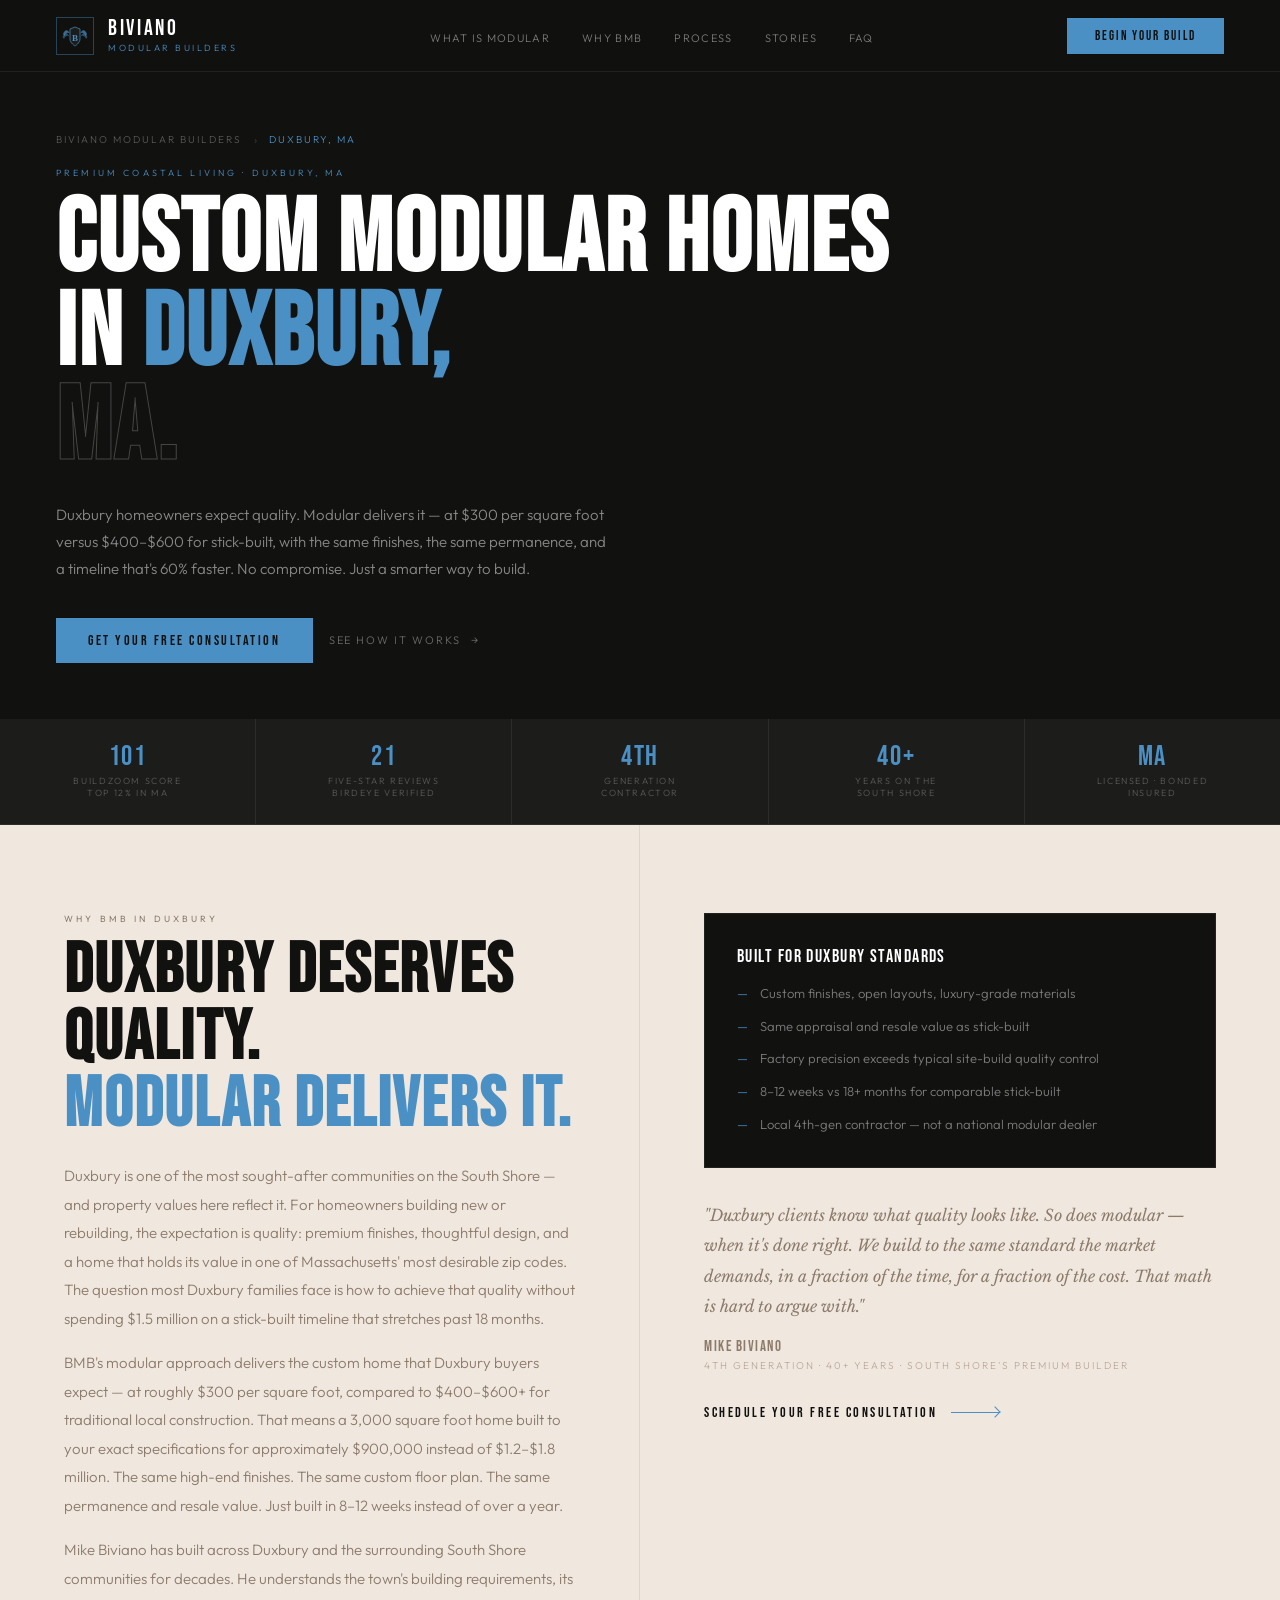
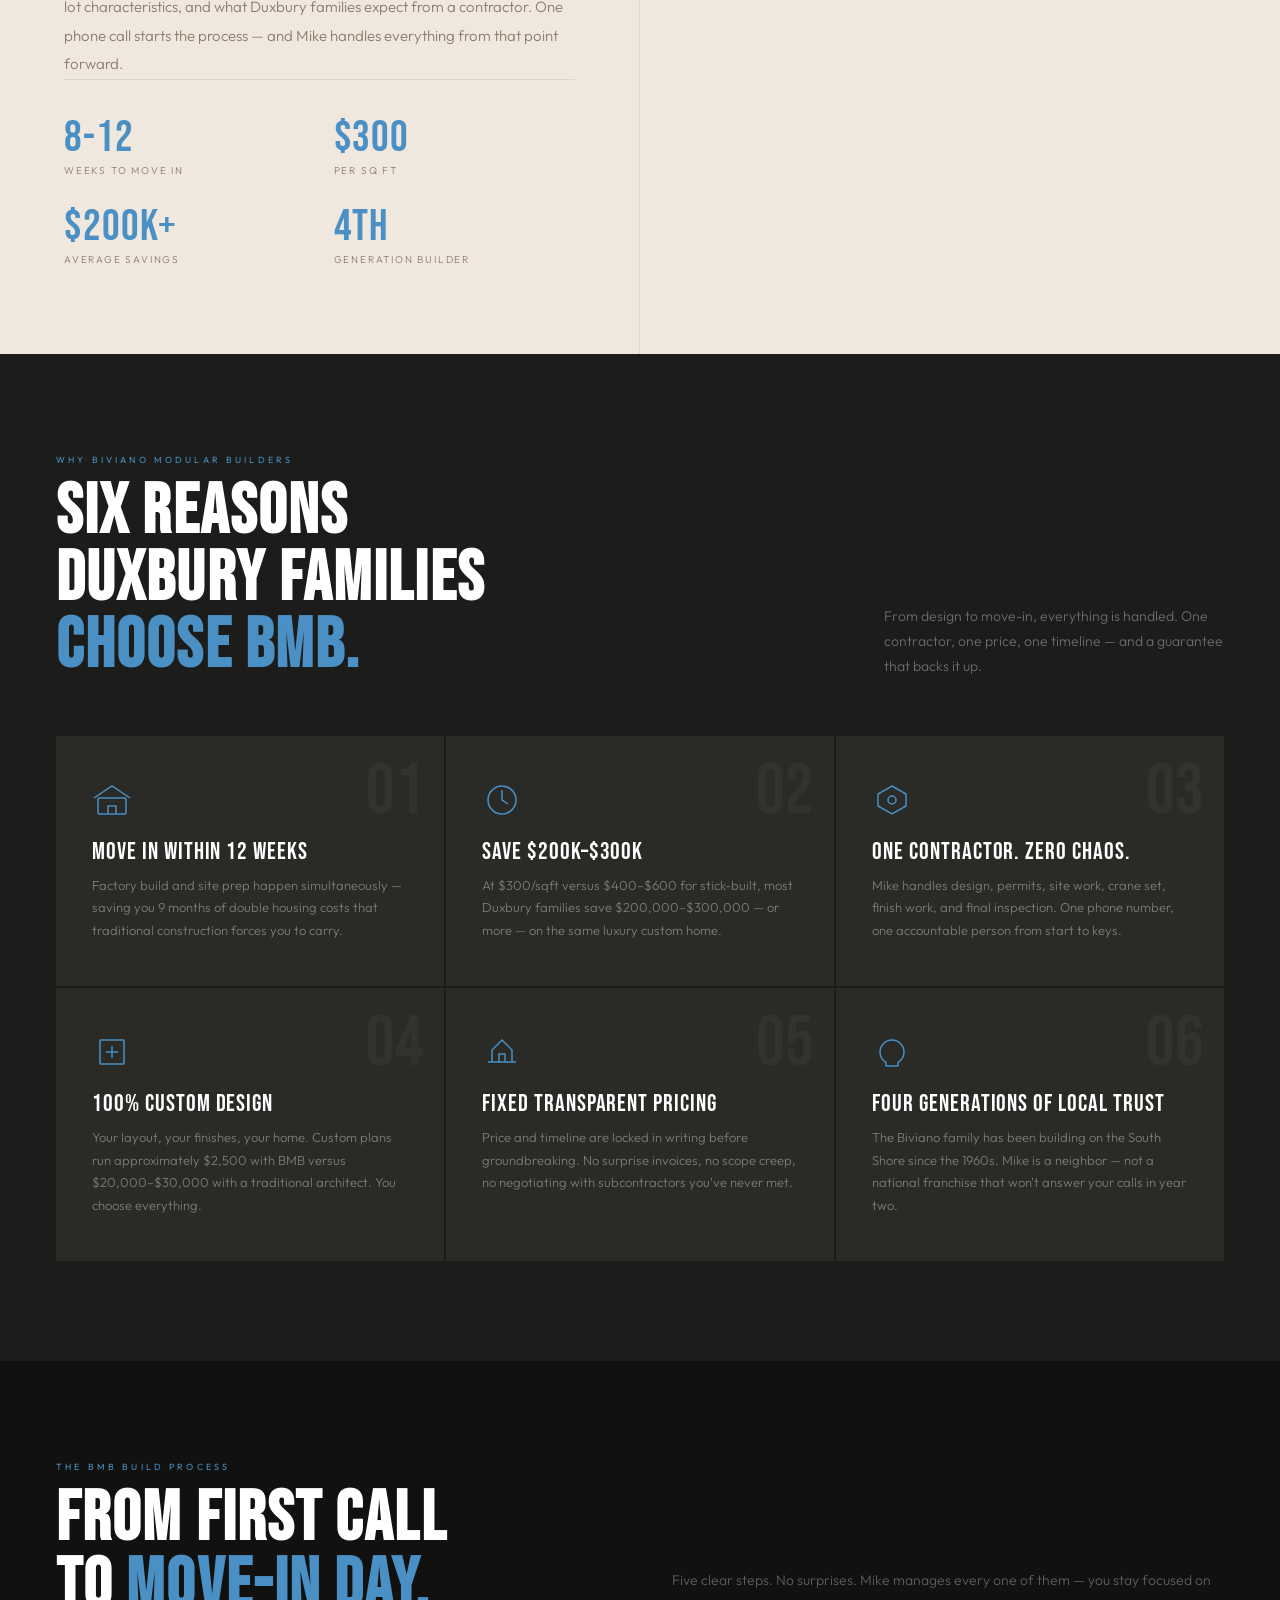
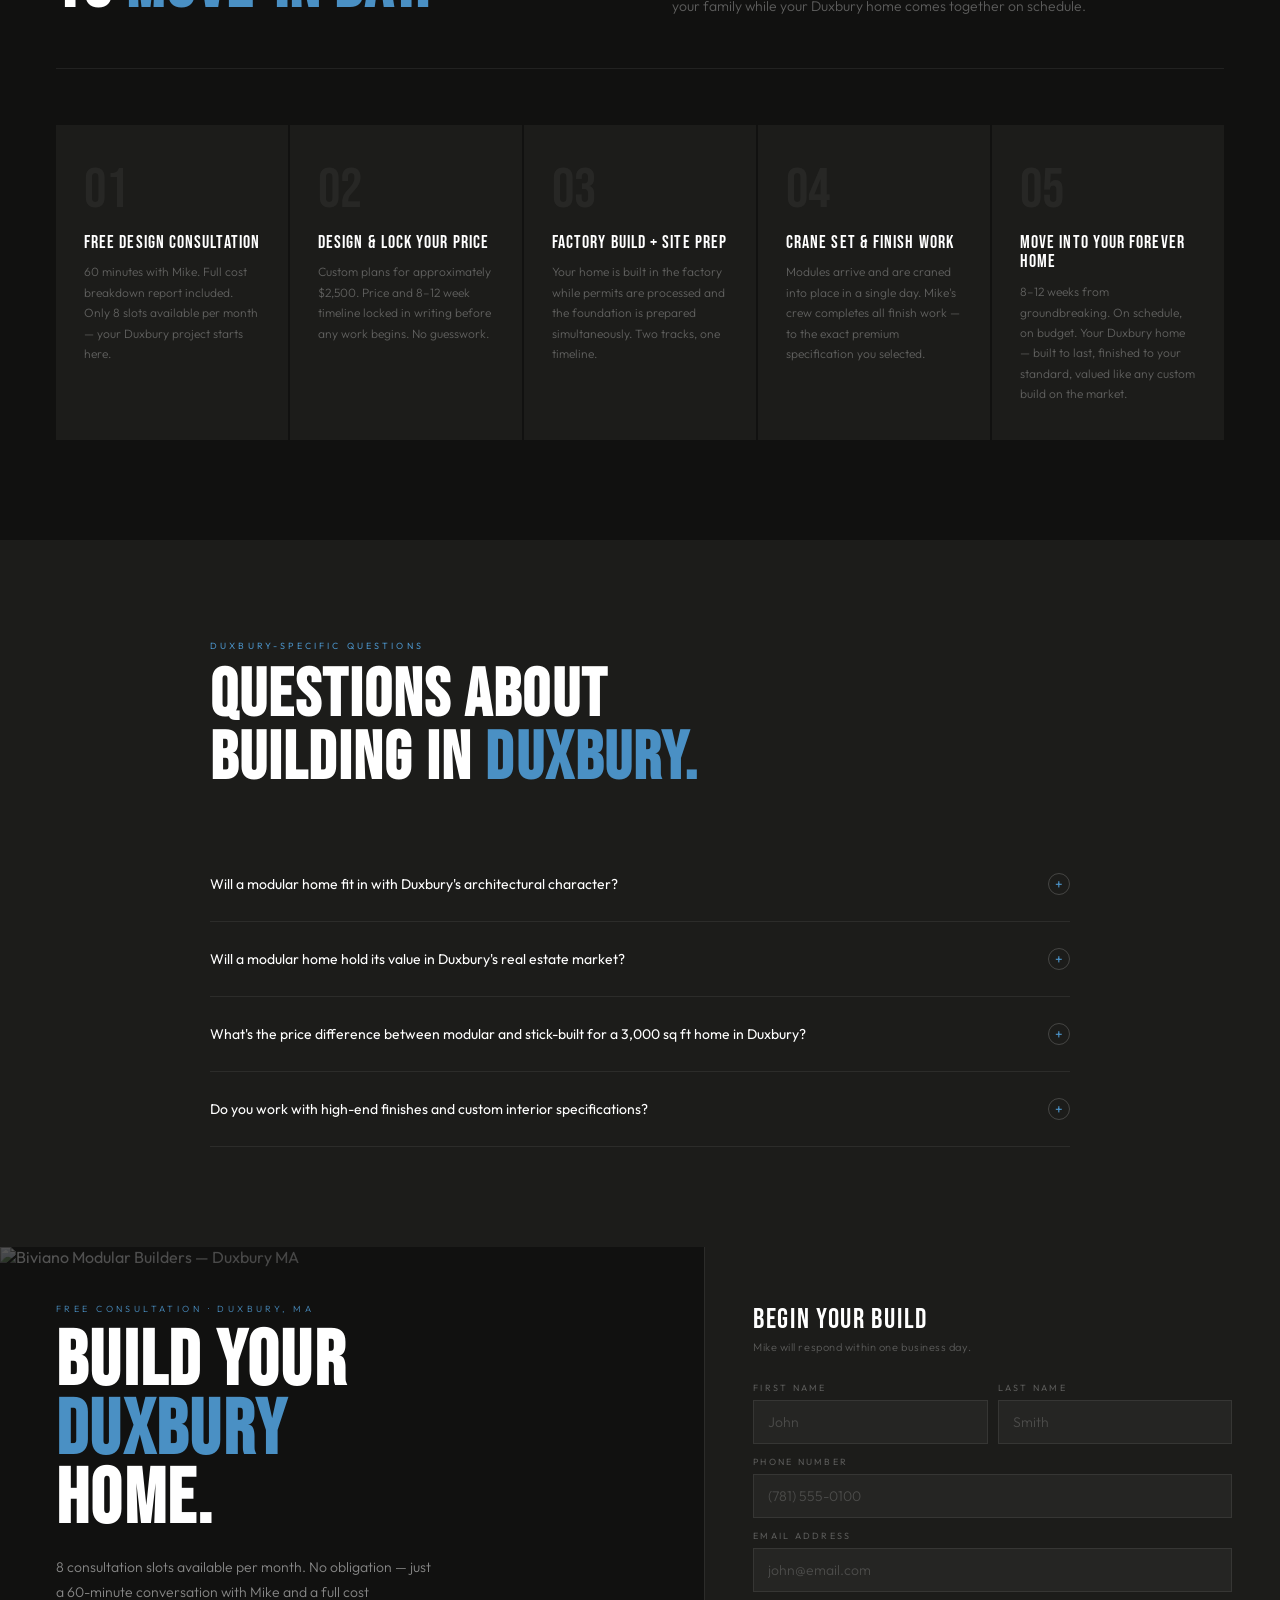
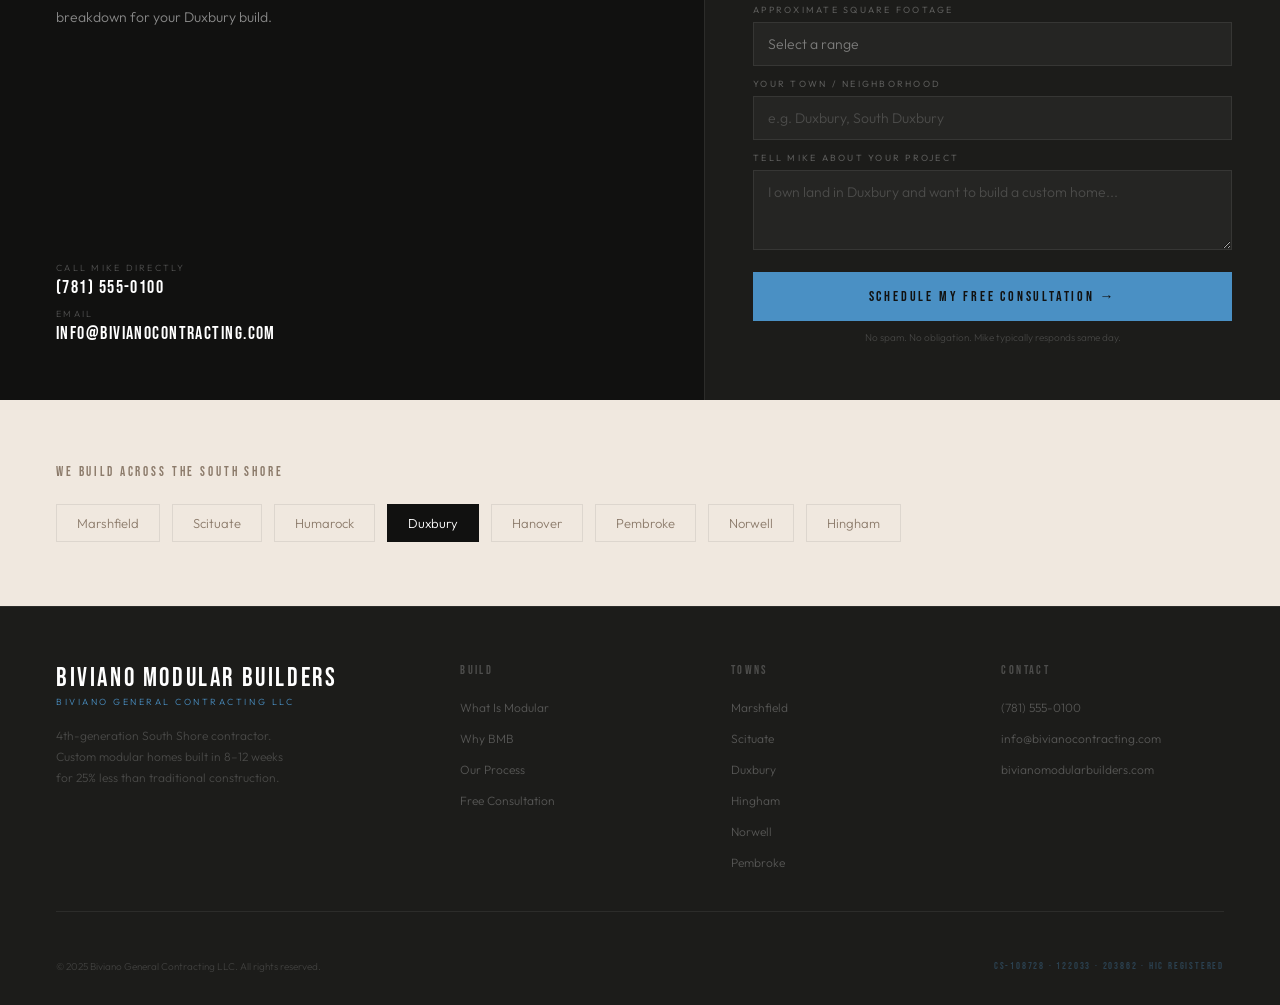
==== duxbury/index.html @ ea33dcac "Add 8 town pages, sitemap, shared CSS, and homepage updates - Add SEO-optimized town pages for all 8" ====
<!DOCTYPE html>
<html lang="en">
<head>
  <meta charset="UTF-8">
  <meta name="viewport" content="width=device-width, initial-scale=1.0">
  <title>Modular Home Builder in Duxbury, MA | Biviano Modular Builders</title>
  <meta name="description" content="BMB builds custom modular homes in Duxbury, MA — same quality as luxury stick-built, at 25% less. 8–12 week build. 4th-generation South Shore contractor. Free design consultation.">
  <link rel="canonical" href="https://www.bivianomodularbuilders.com/duxbury/">
  <meta property="og:title" content="Modular Home Builder in Duxbury, MA | Biviano Modular Builders">
  <meta property="og:description" content="Custom modular homes in Duxbury, MA in 8–12 weeks for 25% less than stick-built. Same premium quality and resale value. Free consultation with Mike Biviano.">
  <meta property="og:url" content="https://www.bivianomodularbuilders.com/duxbury/">
  <meta property="og:type" content="website">
  <meta property="og:image" content="https://images.unsplash.com/photo-1600047508788-786f3865b4e3?w=1200&q=80&auto=format&fit=crop">
  <link rel="preconnect" href="https://fonts.googleapis.com">
  <link rel="preconnect" href="https://fonts.gstatic.com" crossorigin>
  <link href="https://fonts.googleapis.com/css2?family=Bebas+Neue&family=Libre+Baskerville:ital,wght@0,400;0,700;1,400&family=Outfit:wght@200;300;400;500&display=swap" rel="stylesheet">
  <link rel="stylesheet" href="../towns.css">
  <script type="application/ld+json">
  {
    "@context": "https://schema.org",
    "@type": "LocalBusiness",
    "name": "Biviano Modular Builders",
    "description": "Custom modular home builder serving Duxbury, MA. Premium custom homes at 25% less than stick-built. 4th-generation South Shore contractor, 40+ years experience.",
    "url": "https://www.bivianomodularbuilders.com/duxbury/",
    "telephone": "(781) 555-0100",
    "email": "info@bivianocontracting.com",
    "address": {
      "@type": "PostalAddress",
      "addressLocality": "Marshfield",
      "addressRegion": "MA",
      "addressCountry": "US"
    },
    "areaServed": {
      "@type": "City",
      "name": "Duxbury",
      "sameAs": "https://en.wikipedia.org/wiki/Duxbury,_Massachusetts"
    },
    "aggregateRating": {
      "@type": "AggregateRating",
      "ratingValue": "5",
      "reviewCount": "21"
    },
    "founder": {
      "@type": "Person",
      "name": "Mike Biviano"
    }
  }
  </script>
  <script type="application/ld+json">
  {
    "@context": "https://schema.org",
    "@type": "FAQPage",
    "mainEntity": [
      {
        "@type": "Question",
        "name": "Will a modular home fit in with Duxbury's architectural character?",
        "acceptedAnswer": {
          "@type": "Answer",
          "text": "Absolutely. Modern modular homes are fully custom — we work with your preferred architectural style, exterior materials, rooflines, and finishes. Duxbury's mix of colonial, cape, and coastal contemporary styles are all achievable. Your neighbors won't know the difference."
        }
      },
      {
        "@type": "Question",
        "name": "Will a modular home hold its value in Duxbury's real estate market?",
        "acceptedAnswer": {
          "@type": "Answer",
          "text": "Yes. Because BMB homes are built on permanent foundations to identical building codes as stick-built, they appraise the same way and sell the same way. Duxbury's real estate market rewards quality and location — both of which modular delivers."
        }
      },
      {
        "@type": "Question",
        "name": "What's the price difference between modular and stick-built for a 3,000 sq ft home in Duxbury?",
        "acceptedAnswer": {
          "@type": "Answer",
          "text": "At $300/sqft for modular versus $400–$600+ for traditional construction locally, a 3,000 sq ft home costs approximately $900K with BMB versus $1.2M–$1.8M with a traditional builder. Most Duxbury families save $300,000–$900,000."
        }
      },
      {
        "@type": "Question",
        "name": "Do you work with high-end finishes and custom interior specifications?",
        "acceptedAnswer": {
          "@type": "Answer",
          "text": "Yes — every BMB home is fully customizable. Flooring, cabinetry, countertops, fixtures, and finishes are all selected by you during the design phase. Mike's design consultation process ensures every detail of your Duxbury home reflects exactly what you want."
        }
      }
    ]
  }
  </script>
</head>
<body>

<!-- NAV -->
<nav>
  <a href="../" class="nav-logo">
    <div class="nav-crest-wrap">
      <svg class="nav-crest" viewBox="0 0 28 28" fill="none">
        <path d="M2 12C3.5 8,6 7,8 10L9 12C7.5 10,5 10.5,3.5 14Z" fill="#4A90C4" opacity="0.7"/>
        <path d="M1.5 15C3 11,5.5 10,7.5 13L8.5 15C7 13,4.5 13.5,3 17Z" fill="#4A90C4" opacity="0.5"/>
        <path d="M26 12C24.5 8,22 7,20 10L19 12C20.5 10,23 10.5,24.5 14Z" fill="#4A90C4" opacity="0.7"/>
        <path d="M26.5 15C25 11,22.5 10,20.5 13L19.5 15C21 13,23.5 13.5,25 17Z" fill="#4A90C4" opacity="0.5"/>
        <path d="M9 7L14 5L19 7L19 17C19 21,14 24,14 24C14 24,9 21,9 17Z" fill="#1C1C1A" stroke="#4A90C4" stroke-width="0.7"/>
        <text x="14" y="19" text-anchor="middle" font-family="Georgia,serif" font-size="9" font-weight="bold" fill="#4A90C4">B</text>
      </svg>
    </div>
    <div><div class="nav-name">Biviano</div><div class="nav-sub">Modular Builders</div></div>
  </a>
  <ul class="nav-links">
    <li><a href="../#what-is">What Is Modular</a></li>
    <li><a href="../#advantages">Why BMB</a></li>
    <li><a href="../#process">Process</a></li>
    <li><a href="../#stories">Stories</a></li>
    <li><a href="../#faq">FAQ</a></li>
  </ul>
  <a href="#consult" class="nav-cta">Begin Your Build</a>
  <button class="nav-hamburger" id="hamburger" aria-label="Open menu" aria-expanded="false">
    <span></span><span></span><span></span>
  </button>
</nav>

<!-- MOBILE MENU -->
<nav class="mobile-menu" id="mobile-menu">
  <a href="../#what-is">What Is Modular</a>
  <a href="../#advantages">Why BMB</a>
  <a href="../#process">Process</a>
  <a href="../#stories">Stories</a>
  <a href="../#faq">FAQ</a>
  <a href="#consult" class="mobile-cta">Begin Your Build →</a>
</nav>

<!-- HERO -->
<section class="town-hero">
  <div class="hero-bg">
    <img src="https://images.unsplash.com/photo-1600047508788-786f3865b4e3?w=1600&q=80&auto=format&fit=crop" alt="Custom modular home in Duxbury MA" loading="eager">
  </div>
  <div class="hero-content">
    <div class="hero-breadcrumb">
      <a href="../">Biviano Modular Builders</a>
      <span class="hero-breadcrumb-sep">›</span>
      <span class="hero-breadcrumb-cur">Duxbury, MA</span>
    </div>
    <span class="hero-eyebrow">Premium Coastal Living · Duxbury, MA</span>
    <h1 class="town-h1">Custom Modular Homes<br>in <span class="em">Duxbury,</span><br><span class="outline">MA.</span></h1>
    <p class="hero-sub">Duxbury homeowners expect quality. Modular delivers it — at $300 per square foot versus $400–$600 for stick-built, with the same finishes, the same permanence, and a timeline that's 60% faster. No compromise. Just a smarter way to build.</p>
    <div class="hero-ctas">
      <a href="#consult" class="btn-primary">Get Your Free Consultation</a>
      <a href="#process" class="btn-ghost">See How It Works</a>
    </div>
  </div>
</section>

<!-- CRED BAR -->
<div class="cred-bar"><div class="cred-bar-inner">
  <div class="cred-item"><div class="cred-num">101</div><div class="cred-label">BuildZoom Score<br>Top 12% in MA</div></div>
  <div class="cred-item"><div class="cred-num">21</div><div class="cred-label">Five-Star Reviews<br>Birdeye Verified</div></div>
  <div class="cred-item"><div class="cred-num">4th</div><div class="cred-label">Generation<br>Contractor</div></div>
  <div class="cred-item"><div class="cred-num">40+</div><div class="cred-label">Years on the<br>South Shore</div></div>
  <div class="cred-item"><div class="cred-num">MA</div><div class="cred-label">Licensed · Bonded<br>Insured</div></div>
</div></div>

<!-- TOWN INTRO -->
<section class="town-intro">
  <div class="intro-left">
    <span class="overline" style="color:var(--stone)">Why BMB in Duxbury</span>
    <h2 class="section-heading section-heading-dark reveal">Duxbury Deserves<br>Quality.<br><span class="em">Modular Delivers It.</span></h2>
    <div class="intro-body reveal reveal-d1">
      <p>Duxbury is one of the most sought-after communities on the South Shore — and property values here reflect it. For homeowners building new or rebuilding, the expectation is quality: premium finishes, thoughtful design, and a home that holds its value in one of Massachusetts' most desirable zip codes. The question most Duxbury families face is how to achieve that quality without spending $1.5 million on a stick-built timeline that stretches past 18 months.</p>
      <p>BMB's modular approach delivers the custom home that Duxbury buyers expect — at roughly $300 per square foot, compared to $400–$600+ for traditional local construction. That means a 3,000 square foot home built to your exact specifications for approximately $900,000 instead of $1.2–$1.8 million. The same high-end finishes. The same custom floor plan. The same permanence and resale value. Just built in 8–12 weeks instead of over a year.</p>
      <p>Mike Biviano has built across Duxbury and the surrounding South Shore communities for decades. He understands the town's building requirements, its lot characteristics, and what Duxbury families expect from a contractor. One phone call starts the process — and Mike handles everything from that point forward.</p>
    </div>
    <div class="intro-stats reveal reveal-d2">
      <div><div class="istat-num">8-12</div><div class="istat-label">Weeks to Move In</div></div>
      <div><div class="istat-num">$300</div><div class="istat-label">Per Sq Ft</div></div>
      <div><div class="istat-num">$200K+</div><div class="istat-label">Average Savings</div></div>
      <div><div class="istat-num">4th</div><div class="istat-label">Generation Builder</div></div>
    </div>
  </div>
  <div class="intro-right">
    <div class="local-trust reveal">
      <div class="trust-title">Built for Duxbury Standards</div>
      <ul class="trust-list">
        <li>Custom finishes, open layouts, luxury-grade materials</li>
        <li>Same appraisal and resale value as stick-built</li>
        <li>Factory precision exceeds typical site-build quality control</li>
        <li>8–12 weeks vs 18+ months for comparable stick-built</li>
        <li>Local 4th-gen contractor — not a national modular dealer</li>
      </ul>
    </div>
    <div class="reveal reveal-d1">
      <p class="serif-body">"Duxbury clients know what quality looks like. So does modular — when it's done right. We build to the same standard the market demands, in a fraction of the time, for a fraction of the cost. That math is hard to argue with."</p>
      <div style="margin-top:16px">
        <div style="font-family:'Bebas Neue',sans-serif;font-size:15px;letter-spacing:0.1em;color:var(--stone)">Mike Biviano</div>
        <div style="font-family:'Outfit',sans-serif;font-size:10px;font-weight:300;letter-spacing:0.2em;text-transform:uppercase;color:var(--stone-light);margin-top:3px">4th Generation · 40+ Years · South Shore's Premium Builder</div>
      </div>
    </div>
    <a href="#consult" class="intro-cta-link reveal reveal-d2">
      <span>Schedule Your Free Consultation</span>
      <div class="intro-cta-arrow"></div>
    </a>
  </div>
</section>

<!-- WHY BMB -->
<section class="why-section">
  <div class="why-header">
    <div>
      <span class="overline">Why Biviano Modular Builders</span>
      <h2 class="section-heading section-heading-light reveal">Six Reasons<br>Duxbury Families<br><span class="em">Choose BMB.</span></h2>
    </div>
    <p class="why-sub reveal">From design to move-in, everything is handled. One contractor, one price, one timeline — and a guarantee that backs it up.</p>
  </div>
  <div class="tiles">
    <div class="tile reveal">
      <span class="tile-num">01</span>
      <svg class="tile-icon" viewBox="0 0 40 40" fill="none" stroke="currentColor" stroke-width="1.5"><rect x="6" y="18" width="28" height="16" rx="1"/><path d="M2 18L20 6l18 12"/><path d="M16 34V26h8v8"/></svg>
      <div class="tile-title">Move In Within 12 Weeks</div>
      <p class="tile-desc">Factory build and site prep happen simultaneously — saving you 9 months of double housing costs that traditional construction forces you to carry.</p>
    </div>
    <div class="tile reveal reveal-d1">
      <span class="tile-num">02</span>
      <svg class="tile-icon" viewBox="0 0 40 40" fill="none" stroke="currentColor" stroke-width="1.5"><circle cx="20" cy="20" r="14"/><path d="M20 10v10l6 4"/></svg>
      <div class="tile-title">Save $200K–$300K</div>
      <p class="tile-desc">At $300/sqft versus $400–$600 for stick-built, most Duxbury families save $200,000–$300,000 — or more — on the same luxury custom home.</p>
    </div>
    <div class="tile reveal reveal-d2">
      <span class="tile-num">03</span>
      <svg class="tile-icon" viewBox="0 0 40 40" fill="none" stroke="currentColor" stroke-width="1.5"><path d="M20 6l14 8v12l-14 8L6 26V14z"/><circle cx="20" cy="20" r="4"/></svg>
      <div class="tile-title">One Contractor. Zero Chaos.</div>
      <p class="tile-desc">Mike handles design, permits, site work, crane set, finish work, and final inspection. One phone number, one accountable person from start to keys.</p>
    </div>
    <div class="tile reveal">
      <span class="tile-num">04</span>
      <svg class="tile-icon" viewBox="0 0 40 40" fill="none" stroke="currentColor" stroke-width="1.5"><rect x="8" y="8" width="24" height="24" rx="1"/><path d="M14 20h12M20 14v12"/></svg>
      <div class="tile-title">100% Custom Design</div>
      <p class="tile-desc">Your layout, your finishes, your home. Custom plans run approximately $2,500 with BMB versus $20,000–$30,000 with a traditional architect. You choose everything.</p>
    </div>
    <div class="tile reveal reveal-d1">
      <span class="tile-num">05</span>
      <svg class="tile-icon" viewBox="0 0 40 40" fill="none" stroke="currentColor" stroke-width="1.5"><path d="M10 30V18l10-10 10 10v12"/><path d="M6 30h28"/><path d="M17 30v-8h6v8"/></svg>
      <div class="tile-title">Fixed Transparent Pricing</div>
      <p class="tile-desc">Price and timeline are locked in writing before groundbreaking. No surprise invoices, no scope creep, no negotiating with subcontractors you've never met.</p>
    </div>
    <div class="tile reveal reveal-d2">
      <span class="tile-num">06</span>
      <svg class="tile-icon" viewBox="0 0 40 40" fill="none" stroke="currentColor" stroke-width="1.5"><path d="M20 8c-6.6 0-12 5.4-12 12 0 4.4 2.4 8.3 6 10.4V34h12v-3.6c3.6-2.1 6-6 6-10.4 0-6.6-5.4-12-12-12z"/></svg>
      <div class="tile-title">Four Generations of Local Trust</div>
      <p class="tile-desc">The Biviano family has been building on the South Shore since the 1960s. Mike is a neighbor — not a national franchise that won't answer your calls in year two.</p>
    </div>
  </div>
</section>

<!-- PROCESS -->
<section class="process-section" id="process">
  <div class="process-top">
    <div>
      <span class="overline">The BMB Build Process</span>
      <h2 class="section-heading section-heading-light reveal">From First Call<br>to <span class="em">Move-In Day.</span></h2>
    </div>
    <p class="process-right-text reveal">Five clear steps. No surprises. Mike manages every one of them — you stay focused on your family while your Duxbury home comes together on schedule.</p>
  </div>
  <div class="steps">
    <div class="step reveal">
      <div class="step-num">01</div>
      <div class="step-title">Free Design Consultation</div>
      <p class="step-desc">60 minutes with Mike. Full cost breakdown report included. Only 8 slots available per month — your Duxbury project starts here.</p>
    </div>
    <div class="step reveal reveal-d1">
      <div class="step-num">02</div>
      <div class="step-title">Design & Lock Your Price</div>
      <p class="step-desc">Custom plans for approximately $2,500. Price and 8–12 week timeline locked in writing before any work begins. No guesswork.</p>
    </div>
    <div class="step reveal reveal-d2">
      <div class="step-num">03</div>
      <div class="step-title">Factory Build + Site Prep</div>
      <p class="step-desc">Your home is built in the factory while permits are processed and the foundation is prepared simultaneously. Two tracks, one timeline.</p>
    </div>
    <div class="step reveal reveal-d1">
      <div class="step-num">04</div>
      <div class="step-title">Crane Set & Finish Work</div>
      <p class="step-desc">Modules arrive and are craned into place in a single day. Mike's crew completes all finish work — to the exact premium specification you selected.</p>
    </div>
    <div class="step reveal reveal-d2">
      <div class="step-num">05</div>
      <div class="step-title">Move Into Your Forever Home</div>
      <p class="step-desc">8–12 weeks from groundbreaking. On schedule, on budget. Your Duxbury home — built to last, finished to your standard, valued like any custom build on the market.</p>
    </div>
  </div>
</section>

<!-- LOCAL FAQ -->
<section class="faq-section">
  <div class="faq-inner">
    <div class="faq-header">
      <span class="overline">Duxbury-Specific Questions</span>
      <h2 class="faq-heading reveal">Questions About<br>Building in <span class="em">Duxbury.</span></h2>
    </div>
    <div class="faq-item">
      <button class="faq-q" aria-expanded="false">Will a modular home fit in with Duxbury's architectural character?<span class="faq-icon">+</span></button>
      <div class="faq-a"><div class="faq-a-inner">Absolutely. Modern modular homes are fully custom — we work with your preferred architectural style, exterior materials, rooflines, and finishes. Duxbury's mix of colonial, cape, and coastal contemporary styles are all achievable. Your neighbors won't know the difference.</div></div>
    </div>
    <div class="faq-item">
      <button class="faq-q" aria-expanded="false">Will a modular home hold its value in Duxbury's real estate market?<span class="faq-icon">+</span></button>
      <div class="faq-a"><div class="faq-a-inner">Yes. Because BMB homes are built on permanent foundations to identical building codes as stick-built, they appraise the same way and sell the same way. Duxbury's real estate market rewards quality and location — both of which modular delivers.</div></div>
    </div>
    <div class="faq-item">
      <button class="faq-q" aria-expanded="false">What's the price difference between modular and stick-built for a 3,000 sq ft home in Duxbury?<span class="faq-icon">+</span></button>
      <div class="faq-a"><div class="faq-a-inner">At $300/sqft for modular versus $400–$600+ for traditional construction locally, a 3,000 sq ft home costs approximately $900K with BMB versus $1.2M–$1.8M with a traditional builder. Most Duxbury families save $300,000–$900,000.</div></div>
    </div>
    <div class="faq-item">
      <button class="faq-q" aria-expanded="false">Do you work with high-end finishes and custom interior specifications?<span class="faq-icon">+</span></button>
      <div class="faq-a"><div class="faq-a-inner">Yes — every BMB home is fully customizable. Flooring, cabinetry, countertops, fixtures, and finishes are all selected by you during the design phase. Mike's design consultation process ensures every detail of your Duxbury home reflects exactly what you want.</div></div>
    </div>
  </div>
</section>

<!-- CTA FORM -->
<section class="cta-section" id="consult">
  <div class="cta-img-side">
    <img src="https://images.unsplash.com/photo-1570129477492-45c003edd2be?w=1200&q=80&auto=format&fit=crop" alt="Biviano Modular Builders — Duxbury MA">
    <div class="cta-img-overlay">
      <span class="cta-tag">Free Consultation · Duxbury, MA</span>
      <h2 class="cta-title">Build Your<br><span class="em">Duxbury</span><br>Home.</h2>
      <p class="cta-body-text">8 consultation slots available per month. No obligation — just a 60-minute conversation with Mike and a full cost breakdown for your Duxbury build.</p>
      <div style="margin-top:auto">
        <div class="cta-contact-label">Call Mike Directly</div>
        <div class="cta-contact-val"><a href="tel:+17815550100">(781) 555-0100</a></div>
        <div style="margin-top:10px">
          <div class="cta-contact-label">Email</div>
          <div class="cta-contact-val"><a href="mailto:info@bivianocontracting.com">info@bivianocontracting.com</a></div>
        </div>
      </div>
    </div>
  </div>
  <div class="cta-form-side">
    <div class="form-hd">Begin Your Build</div>
    <div class="form-sub">Mike will respond within one business day.</div>
    <form id="consult-form">
      <div class="form-row">
        <div class="form-group">
          <label class="form-label" for="fname">First Name</label>
          <input class="form-input" type="text" id="fname" name="first_name" placeholder="John" required>
        </div>
        <div class="form-group">
          <label class="form-label" for="lname">Last Name</label>
          <input class="form-input" type="text" id="lname" name="last_name" placeholder="Smith" required>
        </div>
      </div>
      <div class="form-group">
        <label class="form-label" for="phone">Phone Number</label>
        <input class="form-input" type="tel" id="phone" name="phone" placeholder="(781) 555-0100" required>
      </div>
      <div class="form-group">
        <label class="form-label" for="email">Email Address</label>
        <input class="form-input" type="email" id="email" name="email" placeholder="john@email.com" required>
      </div>
      <div class="form-group">
        <label class="form-label" for="sqft">Approximate Square Footage</label>
        <select class="form-select" id="sqft" name="sqft">
          <option value="">Select a range</option>
          <option>Under 1,500 sq ft</option>
          <option>1,500–2,500 sq ft</option>
          <option>2,500–3,500 sq ft</option>
          <option>3,500+ sq ft</option>
          <option>Not sure yet</option>
        </select>
      </div>
      <div class="form-group">
        <label class="form-label" for="town">Your Town / Neighborhood</label>
        <input class="form-input" type="text" id="town" name="town" placeholder="e.g. Duxbury, South Duxbury">
      </div>
      <div class="form-group">
        <label class="form-label" for="message">Tell Mike About Your Project</label>
        <textarea class="form-input" id="message" name="message" rows="3" placeholder="I own land in Duxbury and want to build a custom home..."></textarea>
      </div>
      <button type="submit" class="form-submit">Schedule My Free Consultation →</button>
      <p class="form-privacy">No spam. No obligation. Mike typically responds same day.</p>
    </form>
  </div>
</section>

<!-- TOWNS STRIP -->
<div class="towns-strip">
  <div class="towns-strip-inner">
    <div class="towns-strip-title">We Build Across the South Shore</div>
    <div class="towns-grid">
      <a href="../marshfield/" class="town-link">Marshfield</a>
      <a href="../scituate/" class="town-link">Scituate</a>
      <a href="../humarock/" class="town-link">Humarock</a>
      <a href="../duxbury/" class="town-link active">Duxbury</a>
      <a href="../hanover/" class="town-link">Hanover</a>
      <a href="../pembroke/" class="town-link">Pembroke</a>
      <a href="../norwell/" class="town-link">Norwell</a>
      <a href="../hingham/" class="town-link">Hingham</a>
    </div>
  </div>
</div>

<!-- FOOTER -->
<footer>
  <div class="footer-inner">
    <div class="footer-top">
      <div>
        <div class="footer-brand-name">Biviano Modular Builders</div>
        <div class="footer-brand-sub">Biviano General Contracting LLC</div>
        <p class="footer-tagline">4th-generation South Shore contractor. Custom modular homes built in 8–12 weeks for 25% less than traditional construction.</p>
      </div>
      <div>
        <div class="footer-col-title">Build</div>
        <ul class="footer-links">
          <li><a href="../#what-is">What Is Modular</a></li>
          <li><a href="../#advantages">Why BMB</a></li>
          <li><a href="../#process">Our Process</a></li>
          <li><a href="#consult">Free Consultation</a></li>
        </ul>
      </div>
      <div>
        <div class="footer-col-title">Towns</div>
        <ul class="footer-links">
          <li><a href="../marshfield/">Marshfield</a></li>
          <li><a href="../scituate/">Scituate</a></li>
          <li><a href="../duxbury/">Duxbury</a></li>
          <li><a href="../hingham/">Hingham</a></li>
          <li><a href="../norwell/">Norwell</a></li>
          <li><a href="../pembroke/">Pembroke</a></li>
        </ul>
      </div>
      <div>
        <div class="footer-col-title">Contact</div>
        <ul class="footer-links">
          <li><a href="tel:+17815550100">(781) 555-0100</a></li>
          <li><a href="mailto:info@bivianocontracting.com">info@bivianocontracting.com</a></li>
          <li><a href="../">bivianomodularbuilders.com</a></li>
        </ul>
      </div>
    </div>
    <div class="footer-bottom">
      <span class="footer-copy">© 2025 Biviano General Contracting LLC. All rights reserved.</span>
      <span class="footer-lic">CS-108728 · 122033 · 203862 · HIC Registered</span>
    </div>
  </div>
</footer>

<!-- JS -->
<script>
  const revealEls=document.querySelectorAll('.reveal');const obs=new IntersectionObserver(entries=>entries.forEach(e=>{if(e.isIntersecting){e.target.classList.add('visible');obs.unobserve(e.target);}}),{threshold:0.08});revealEls.forEach(el=>obs.observe(el));
  document.querySelectorAll('a[href^="#"]').forEach(a=>a.addEventListener('click',e=>{const t=document.querySelector(a.getAttribute('href'));if(t){e.preventDefault();window.scrollTo({top:t.getBoundingClientRect().top+window.scrollY-72,behavior:'smooth'});}}));
  const hbg=document.getElementById('hamburger'),mm=document.getElementById('mobile-menu');
  hbg.addEventListener('click',()=>{const o=mm.classList.toggle('open');hbg.classList.toggle('open',o);hbg.setAttribute('aria-expanded',String(o));document.body.style.overflow=o?'hidden':'';});
  mm.querySelectorAll('a').forEach(l=>l.addEventListener('click',()=>{mm.classList.remove('open');hbg.classList.remove('open');hbg.setAttribute('aria-expanded','false');document.body.style.overflow='';}));
  document.querySelectorAll('.faq-q').forEach(btn=>{btn.addEventListener('click',()=>{const item=btn.closest('.faq-item'),isOpen=item.classList.contains('open');document.querySelectorAll('.faq-item').forEach(i=>{i.classList.remove('open');i.querySelector('.faq-q').setAttribute('aria-expanded','false');});if(!isOpen){item.classList.add('open');btn.setAttribute('aria-expanded','true');}});});
  const form=document.getElementById('consult-form');if(form){form.addEventListener('submit',e=>{e.preventDefault();form.innerHTML='<div style="text-align:center;padding:40px 0"><div style="font-family:Bebas Neue,sans-serif;font-size:48px;color:#4A90C4">✓</div><div style="font-family:Bebas Neue,sans-serif;font-size:28px;color:#fff;margin:12px 0">Request Received</div><p style="font-family:Outfit,sans-serif;font-size:14px;font-weight:300;color:rgba(255,255,255,0.4)">Mike will be in touch within one business day.</p></div>';});}
</script>
</body>
</html>
---- towns.css ----
/* ============================================================
   Biviano Modular Builders — Shared Town Page Stylesheet
   ============================================================ */

:root {
  --coal:        #111110;
  --coal-mid:    #1C1C1A;
  --coal-light:  #2A2A27;
  --stone:       #8C7B6B;
  --stone-light: #BBA898;
  --stone-pale:  #E8DDD5;
  --sand:        #F0E8DF;
  --cream:       #FAF7F4;
  --blue:        #4A90C4;
  --blue-mid:    #3A7EBF;
  --white:       #FFFFFF;
  --rule-dark:   rgba(255,255,255,0.07);
  --rule-light:  rgba(0,0,0,0.08);
}

*, *::before, *::after { box-sizing: border-box; margin: 0; padding: 0; }
html { scroll-behavior: smooth; }
body {
  font-family: 'Outfit', sans-serif;
  background: var(--coal);
  color: var(--white);
  overflow-x: hidden;
}

/* ── NAV ── */
nav {
  position: fixed;
  top: 0; left: 0; right: 0;
  z-index: 100;
  display: flex;
  align-items: center;
  justify-content: space-between;
  padding: 0 56px;
  height: 72px;
  background: rgba(17,17,16,0.96);
  border-bottom: 1px solid var(--rule-dark);
  backdrop-filter: blur(12px);
  -webkit-backdrop-filter: blur(12px);
}
.nav-logo { display: flex; align-items: center; gap: 14px; text-decoration: none; flex-shrink: 0; }
.nav-crest-wrap { width: 38px; height: 38px; border: 1px solid rgba(74,144,196,0.4); display: flex; align-items: center; justify-content: center; flex-shrink: 0; }
.nav-crest { width: 28px; height: 28px; }
.nav-name { font-family: 'Bebas Neue', sans-serif; font-size: 22px; letter-spacing: 0.12em; color: var(--white); line-height: 1; }
.nav-sub { font-family: 'Outfit', sans-serif; font-size: 9px; font-weight: 300; letter-spacing: 0.28em; color: var(--blue); text-transform: uppercase; margin-top: 2px; }
.nav-links { list-style: none; display: flex; gap: 32px; align-items: center; }
.nav-links a { font-family: 'Outfit', sans-serif; font-size: 11px; font-weight: 300; letter-spacing: 0.12em; text-transform: uppercase; color: rgba(255,255,255,0.45); text-decoration: none; transition: color 0.25s; }
.nav-links a:hover { color: var(--white); }
.nav-cta { font-family: 'Bebas Neue', sans-serif; font-size: 13px; letter-spacing: 0.15em; color: var(--coal); background: var(--blue); padding: 10px 28px; text-decoration: none; transition: background 0.3s; white-space: nowrap; flex-shrink: 0; }
.nav-cta:hover { background: var(--stone-light); }
.nav-hamburger { display: none; flex-direction: column; justify-content: center; gap: 5px; cursor: pointer; padding: 6px; background: none; border: none; width: 36px; height: 36px; flex-shrink: 0; }
.nav-hamburger span { display: block; width: 24px; height: 1px; background: var(--white); transition: transform 0.3s, opacity 0.3s; }
.nav-hamburger.open span:nth-child(1) { transform: translateY(6px) rotate(45deg); }
.nav-hamburger.open span:nth-child(2) { opacity: 0; }
.nav-hamburger.open span:nth-child(3) { transform: translateY(-6px) rotate(-45deg); }
.mobile-menu { position: fixed; top: 72px; left: 0; right: 0; bottom: 0; background: var(--coal-mid); z-index: 99; display: flex; flex-direction: column; padding: 40px 28px; transform: translateX(100%); transition: transform 0.35s cubic-bezier(0.4,0,0.2,1); overflow-y: auto; }
.mobile-menu.open { transform: translateX(0); }
.mobile-menu a { font-family: 'Bebas Neue', sans-serif; font-size: 32px; letter-spacing: 0.06em; color: rgba(255,255,255,0.45); text-decoration: none; border-bottom: 1px solid var(--rule-dark); padding: 16px 0; transition: color 0.2s; }
.mobile-menu a:hover { color: var(--white); }
.mobile-cta { margin-top: 24px; color: var(--coal) !important; background: var(--blue); text-align: center; padding: 16px !important; border-bottom: none !important; font-size: 16px !important; }

/* ── HERO ── */
.town-hero {
  min-height: 70vh;
  padding-top: 72px;
  position: relative;
  overflow: hidden;
  display: flex;
  flex-direction: column;
  justify-content: flex-end;
}
.hero-bg { position: absolute; inset: 0; z-index: 0; }
.hero-bg img { width: 100%; height: 100%; object-fit: cover; filter: saturate(0.35) brightness(0.28); }
.hero-bg::after { content: ''; position: absolute; inset: 0; background: linear-gradient(to right, rgba(17,17,16,0.92) 45%, rgba(17,17,16,0.3) 100%), linear-gradient(to top, rgba(17,17,16,0.85) 0%, transparent 50%); }
.hero-content { position: relative; z-index: 2; padding: 60px 56px 56px; }
.hero-breadcrumb { display: flex; align-items: center; gap: 12px; margin-bottom: 20px; }
.hero-breadcrumb a { font-family: 'Outfit', sans-serif; font-size: 10px; font-weight: 300; letter-spacing: 0.2em; text-transform: uppercase; color: rgba(255,255,255,0.3); text-decoration: none; transition: color 0.2s; }
.hero-breadcrumb a:hover { color: var(--blue); }
.hero-breadcrumb-sep { color: rgba(255,255,255,0.15); font-size: 12px; }
.hero-breadcrumb-cur { font-family: 'Outfit', sans-serif; font-size: 10px; font-weight: 300; letter-spacing: 0.2em; text-transform: uppercase; color: var(--blue); }
.hero-eyebrow { font-family: 'Outfit', sans-serif; font-size: 9px; font-weight: 300; letter-spacing: 0.35em; text-transform: uppercase; color: var(--blue); margin-bottom: 16px; display: block; }
.town-h1 { font-family: 'Bebas Neue', sans-serif; font-size: clamp(52px, 8vw, 112px); line-height: 0.92; letter-spacing: 0.02em; color: var(--white); margin-bottom: 24px; }
.town-h1 .em { color: var(--blue); }
.town-h1 .outline { -webkit-text-stroke: 1px rgba(255,255,255,0.22); color: transparent; }
.hero-sub { font-family: 'Outfit', sans-serif; font-size: 15px; font-weight: 300; line-height: 1.8; color: rgba(255,255,255,0.5); max-width: 560px; margin-bottom: 36px; }
.hero-ctas { display: flex; gap: 16px; align-items: center; flex-wrap: wrap; }
.btn-primary { font-family: 'Bebas Neue', sans-serif; font-size: 14px; letter-spacing: 0.18em; color: var(--coal); background: var(--blue); padding: 14px 32px; text-decoration: none; display: inline-block; transition: background 0.3s; }
.btn-primary:hover { background: var(--stone-light); }
.btn-ghost { font-family: 'Outfit', sans-serif; font-size: 11px; font-weight: 300; letter-spacing: 0.18em; text-transform: uppercase; color: rgba(255,255,255,0.38); text-decoration: none; display: flex; align-items: center; gap: 10px; transition: color 0.25s, gap 0.25s; }
.btn-ghost:hover { color: var(--white); gap: 18px; }
.btn-ghost::after { content: '→'; }

/* ── CRED BAR ── */
.cred-bar { background: var(--coal-mid); border-bottom: 1px solid var(--rule-dark); }
.cred-bar-inner { display: flex; justify-content: stretch; }
.cred-item { flex: 1; display: flex; flex-direction: column; justify-content: center; align-items: center; padding: 24px 16px; border-right: 1px solid var(--rule-dark); text-align: center; }
.cred-item:last-child { border-right: none; }
.cred-num { font-family: 'Bebas Neue', sans-serif; font-size: 28px; letter-spacing: 0.06em; color: var(--blue); line-height: 1; }
.cred-label { font-family: 'Outfit', sans-serif; font-size: 9px; font-weight: 300; letter-spacing: 0.18em; text-transform: uppercase; color: rgba(255,255,255,0.28); margin-top: 4px; line-height: 1.4; }

/* ── TYPOGRAPHY UTILITIES ── */
.overline { font-family: 'Outfit', sans-serif; font-size: 9px; font-weight: 400; letter-spacing: 0.35em; text-transform: uppercase; color: var(--blue); display: block; margin-bottom: 14px; }
.overline-light { color: rgba(255,255,255,0.28); }
.section-heading { font-family: 'Bebas Neue', sans-serif; font-size: clamp(44px, 5.5vw, 72px); letter-spacing: 0.03em; line-height: 0.95; }
.section-heading .em { color: var(--blue); }
.section-heading-light { color: var(--white); }
.section-heading-dark { color: var(--coal); }
.serif-body { font-family: 'Libre Baskerville', serif; font-size: 16px; font-style: italic; font-weight: 400; line-height: 1.9; color: var(--stone); }

/* ── TOWN INTRO ── */
.town-intro { display: grid; grid-template-columns: 1fr 1fr; background: var(--sand); color: var(--coal); }
.intro-left { padding: 88px 64px; border-right: 1px solid var(--rule-light); }
.intro-right { padding: 88px 64px; display: flex; flex-direction: column; gap: 32px; }
.intro-body { font-family: 'Outfit', sans-serif; font-size: 15px; font-weight: 300; line-height: 1.9; color: var(--stone); margin-top: 24px; }
.intro-body p { margin-bottom: 16px; }
.intro-body p:last-child { margin-bottom: 0; }
.intro-stats { display: grid; grid-template-columns: 1fr 1fr; gap: 28px; padding-top: 36px; border-top: 1px solid var(--rule-light); }
.istat-num { font-family: 'Bebas Neue', sans-serif; font-size: 44px; letter-spacing: 0.02em; color: var(--blue); line-height: 1; }
.istat-label { font-family: 'Outfit', sans-serif; font-size: 10px; font-weight: 300; letter-spacing: 0.18em; text-transform: uppercase; color: var(--stone); margin-top: 4px; }
.local-trust { background: var(--coal); border: 1px solid var(--rule-dark); padding: 32px; }
.trust-title { font-family: 'Bebas Neue', sans-serif; font-size: 18px; letter-spacing: 0.08em; color: var(--white); margin-bottom: 16px; }
.trust-list { list-style: none; display: flex; flex-direction: column; gap: 12px; }
.trust-list li { font-family: 'Outfit', sans-serif; font-size: 13px; font-weight: 300; color: rgba(255,255,255,0.45); line-height: 1.6; display: flex; gap: 12px; }
.trust-list li::before { content: '—'; color: var(--blue); flex-shrink: 0; }
.intro-cta-link { display: flex; align-items: center; gap: 14px; text-decoration: none; transition: gap 0.25s; }
.intro-cta-link:hover { gap: 22px; }
.intro-cta-link span { font-family: 'Bebas Neue', sans-serif; font-size: 14px; letter-spacing: 0.18em; color: var(--coal); }
.intro-cta-arrow { width: 48px; height: 1px; background: var(--blue); position: relative; flex-shrink: 0; }
.intro-cta-arrow::after { content: ''; position: absolute; right: 0; top: -4px; width: 8px; height: 8px; border-right: 1px solid var(--blue); border-top: 1px solid var(--blue); transform: rotate(45deg); }

/* ── WHY BMB TILES ── */
.why-section { padding: 100px 56px; background: var(--coal-mid); }
.why-header { display: flex; justify-content: space-between; align-items: flex-end; margin-bottom: 56px; gap: 40px; }
.why-sub { max-width: 340px; font-family: 'Outfit', sans-serif; font-size: 14px; font-weight: 300; line-height: 1.8; color: rgba(255,255,255,0.35); }
.tiles { display: grid; grid-template-columns: repeat(3, 1fr); gap: 2px; }
.tile { background: var(--coal-light); padding: 44px 36px; position: relative; overflow: hidden; cursor: default; transition: background 0.3s; }
.tile::after { content: ''; position: absolute; bottom: 0; left: 0; right: 0; height: 2px; background: var(--blue); transform: scaleX(0); transform-origin: left; transition: transform 0.4s; }
.tile:hover { background: rgba(74,144,196,0.06); }
.tile:hover::after { transform: scaleX(1); }
.tile-num { font-family: 'Bebas Neue', sans-serif; font-size: 72px; color: rgba(255,255,255,0.04); line-height: 1; position: absolute; top: 20px; right: 20px; }
.tile-icon { width: 40px; height: 40px; color: var(--blue); margin-bottom: 20px; display: block; }
.tile-title { font-family: 'Bebas Neue', sans-serif; font-size: 24px; letter-spacing: 0.04em; color: var(--white); margin-bottom: 10px; line-height: 1; }
.tile-desc { font-family: 'Outfit', sans-serif; font-size: 13px; font-weight: 300; line-height: 1.75; color: rgba(255,255,255,0.38); }

/* ── PROCESS ── */
.process-section { background: var(--coal); padding: 100px 56px; }
.process-top { display: grid; grid-template-columns: 1fr 1fr; gap: 64px; align-items: end; margin-bottom: 56px; padding-bottom: 48px; border-bottom: 1px solid var(--rule-dark); }
.process-right-text { font-family: 'Outfit', sans-serif; font-size: 14px; font-weight: 300; line-height: 1.85; color: rgba(255,255,255,0.32); }
.steps { display: grid; grid-template-columns: repeat(5, 1fr); gap: 2px; }
.step { background: var(--coal-mid); padding: 36px 28px; border-top: 2px solid transparent; transition: border-color 0.3s, background 0.3s; }
.step:hover { border-color: var(--blue); background: var(--coal-light); }
.step-num { font-family: 'Bebas Neue', sans-serif; font-size: 56px; color: rgba(255,255,255,0.05); line-height: 1; margin-bottom: 14px; }
.step-title { font-family: 'Bebas Neue', sans-serif; font-size: 18px; letter-spacing: 0.06em; color: var(--white); margin-bottom: 10px; line-height: 1.1; }
.step-desc { font-family: 'Outfit', sans-serif; font-size: 12px; font-weight: 300; line-height: 1.7; color: rgba(255,255,255,0.3); }

/* ── FAQ ── */
.faq-section { background: var(--coal-mid); padding: 100px 56px; }
.faq-inner { max-width: 860px; margin: 0 auto; }
.faq-header { margin-bottom: 56px; }
.faq-heading { font-family: 'Bebas Neue', sans-serif; font-size: clamp(44px, 5.5vw, 68px); letter-spacing: 0.03em; line-height: 0.92; color: var(--white); margin-top: 14px; }
.faq-heading .em { color: var(--blue); }
.faq-item { border-bottom: 1px solid var(--rule-dark); }
.faq-item:first-of-type { border-top: 1px solid var(--rule-dark); }
.faq-q { width: 100%; background: none; border: none; color: var(--white); font-family: 'Outfit', sans-serif; font-size: 14px; font-weight: 400; text-align: left; padding: 26px 0; cursor: pointer; display: flex; justify-content: space-between; align-items: center; gap: 24px; transition: color 0.25s; }
.faq-q:hover { color: var(--blue); }
.faq-icon { width: 22px; height: 22px; border: 1px solid rgba(255,255,255,0.18); border-radius: 50%; display: flex; align-items: center; justify-content: center; flex-shrink: 0; font-size: 14px; color: var(--blue); transition: transform 0.35s, background 0.3s, border-color 0.3s; }
.faq-item.open .faq-icon { transform: rotate(45deg); background: var(--blue); border-color: var(--blue); color: var(--white); }
.faq-a { max-height: 0; overflow: hidden; transition: max-height 0.4s ease; }
.faq-item.open .faq-a { max-height: 300px; }
.faq-a-inner { font-family: 'Outfit', sans-serif; font-size: 13px; font-weight: 300; line-height: 1.9; color: rgba(255,255,255,0.42); padding-bottom: 26px; }

/* ── CTA FORM ── */
.cta-section { display: grid; grid-template-columns: 55% 1fr; min-height: 640px; }
.cta-img-side { position: relative; overflow: hidden; }
.cta-img-side img { width: 100%; height: 100%; object-fit: cover; filter: saturate(0.38) brightness(0.38); }
.cta-img-overlay { position: absolute; inset: 0; background: linear-gradient(to right, rgba(17,17,16,0.15), rgba(17,17,16,0.6) 100%); display: flex; flex-direction: column; justify-content: flex-end; padding: 56px; }
.cta-tag { font-family: 'Outfit', sans-serif; font-size: 9px; font-weight: 300; letter-spacing: 0.38em; text-transform: uppercase; color: var(--blue); margin-bottom: 14px; display: block; }
.cta-title { font-family: 'Bebas Neue', sans-serif; font-size: clamp(48px, 6vw, 84px); letter-spacing: 0.03em; line-height: 0.9; color: var(--white); margin-bottom: 20px; }
.cta-title .em { color: var(--blue); }
.cta-body-text { font-family: 'Outfit', sans-serif; font-size: 14px; font-weight: 300; line-height: 1.8; color: rgba(255,255,255,0.5); max-width: 380px; margin-bottom: 32px; }
.cta-contact-label { font-family: 'Outfit', sans-serif; font-size: 9px; font-weight: 300; letter-spacing: 0.25em; text-transform: uppercase; color: rgba(255,255,255,0.28); margin-bottom: 4px; }
.cta-contact-val { font-family: 'Bebas Neue', sans-serif; font-size: 18px; letter-spacing: 0.08em; color: var(--white); }
.cta-contact-val a { color: inherit; text-decoration: none; transition: color 0.2s; }
.cta-contact-val a:hover { color: var(--blue); }
.cta-form-side { background: var(--coal-mid); padding: 56px 48px; border-left: 1px solid var(--rule-dark); display: flex; flex-direction: column; justify-content: center; }
.form-hd { font-family: 'Bebas Neue', sans-serif; font-size: 28px; letter-spacing: 0.06em; color: var(--white); margin-bottom: 4px; }
.form-sub { font-family: 'Outfit', sans-serif; font-size: 11px; font-weight: 300; color: rgba(255,255,255,0.28); margin-bottom: 28px; letter-spacing: 0.05em; }
.form-group { margin-bottom: 12px; }
.form-row { display: grid; grid-template-columns: 1fr 1fr; gap: 10px; }
.form-label { display: block; font-family: 'Outfit', sans-serif; font-size: 9px; font-weight: 400; letter-spacing: 0.25em; text-transform: uppercase; color: rgba(255,255,255,0.28); margin-bottom: 7px; }
.form-input { width: 100%; background: rgba(255,255,255,0.04); border: 1px solid rgba(255,255,255,0.08); color: var(--white); font-family: 'Outfit', sans-serif; font-size: 14px; font-weight: 300; padding: 12px 14px; outline: none; transition: border-color 0.3s, background 0.3s; -webkit-appearance: none; border-radius: 0; }
.form-input:focus { border-color: var(--blue); background: rgba(74,144,196,0.05); }
.form-input::placeholder { color: rgba(255,255,255,0.18); }
.form-select { width: 100%; background: rgba(255,255,255,0.04); border: 1px solid rgba(255,255,255,0.08); color: rgba(255,255,255,0.4); font-family: 'Outfit', sans-serif; font-size: 14px; font-weight: 300; padding: 12px 14px; outline: none; -webkit-appearance: none; cursor: pointer; transition: border-color 0.3s; border-radius: 0; }
.form-select:focus { border-color: var(--blue); }
.form-select option { background: var(--coal-mid); color: var(--white); }
.form-submit { width: 100%; background: var(--blue); color: var(--coal); font-family: 'Bebas Neue', sans-serif; font-size: 14px; letter-spacing: 0.2em; padding: 16px; border: none; cursor: pointer; margin-top: 6px; transition: background 0.3s, transform 0.2s; border-radius: 0; }
.form-submit:hover { background: var(--stone-light); transform: translateY(-1px); }
.form-privacy { font-family: 'Outfit', sans-serif; font-size: 10px; font-weight: 300; color: rgba(255,255,255,0.18); text-align: center; margin-top: 10px; }

/* ── TOWNS NAV (footer service area links) ── */
.towns-strip { background: var(--sand); padding: 64px 56px; color: var(--coal); }
.towns-strip-inner { max-width: 1200px; margin: 0 auto; }
.towns-strip-title { font-family: 'Bebas Neue', sans-serif; font-size: 13px; letter-spacing: 0.22em; color: var(--stone); margin-bottom: 24px; }
.towns-grid { display: flex; flex-wrap: wrap; gap: 12px; }
.town-link { font-family: 'Outfit', sans-serif; font-size: 13px; font-weight: 300; color: var(--stone); text-decoration: none; border: 1px solid var(--rule-light); padding: 10px 20px; transition: background 0.25s, color 0.25s, border-color 0.25s; }
.town-link:hover { background: var(--blue); color: var(--white); border-color: var(--blue); }
.town-link.active { background: var(--coal); color: var(--white); border-color: var(--coal); }

/* ── FOOTER ── */
footer { background: var(--coal-mid); padding: 56px 56px 32px; border-top: 1px solid var(--rule-dark); }
.footer-inner { max-width: 1400px; margin: 0 auto; }
.footer-top { display: grid; grid-template-columns: 1.6fr 1fr 1fr 1fr; gap: 48px; margin-bottom: 48px; padding-bottom: 40px; border-bottom: 1px solid var(--rule-dark); }
.footer-brand-name { font-family: 'Bebas Neue', sans-serif; font-size: 26px; letter-spacing: 0.1em; color: var(--white); margin-bottom: 2px; }
.footer-brand-sub { font-family: 'Outfit', sans-serif; font-size: 9px; font-weight: 300; letter-spacing: 0.28em; text-transform: uppercase; color: var(--blue); margin-bottom: 18px; }
.footer-tagline { font-family: 'Outfit', sans-serif; font-size: 12px; font-weight: 300; line-height: 1.75; color: rgba(255,255,255,0.2); max-width: 240px; }
.footer-col-title { font-family: 'Bebas Neue', sans-serif; font-size: 12px; letter-spacing: 0.2em; color: rgba(255,255,255,0.22); margin-bottom: 18px; }
.footer-links { list-style: none; display: flex; flex-direction: column; gap: 11px; }
.footer-links a { font-family: 'Outfit', sans-serif; font-size: 12px; font-weight: 300; color: rgba(255,255,255,0.26); text-decoration: none; transition: color 0.25s; }
.footer-links a:hover { color: var(--white); }
.footer-bottom { display: flex; justify-content: space-between; align-items: center; flex-wrap: wrap; gap: 14px; }
.footer-copy { font-family: 'Outfit', sans-serif; font-size: 10px; font-weight: 300; color: rgba(255,255,255,0.16); }
.footer-lic { font-family: 'Bebas Neue', sans-serif; font-size: 10px; letter-spacing: 0.18em; color: rgba(74,144,196,0.32); }

/* ── ANIMATIONS ── */
@keyframes revealUp { from { opacity: 0; transform: translateY(36px); } to { opacity: 1; transform: translateY(0); } }
@keyframes fadeIn { from { opacity: 0; } to { opacity: 1; } }
.reveal { opacity: 0; transform: translateY(26px); transition: opacity 0.6s ease, transform 0.6s ease; }
.reveal.visible { opacity: 1; transform: translateY(0); }
.reveal-d1 { transition-delay: 0.1s; }
.reveal-d2 { transition-delay: 0.2s; }
.reveal-d3 { transition-delay: 0.3s; }

/* ── RESPONSIVE ── */
@media (max-width: 1100px) {
  .tiles { grid-template-columns: repeat(2, 1fr); }
  .steps { grid-template-columns: repeat(3, 1fr); }
  .footer-top { grid-template-columns: 1fr 1fr; gap: 36px; }
}

@media (max-width: 900px) {
  nav { padding: 0 24px; }
  .nav-links, .nav-cta { display: none; }
  .nav-hamburger { display: flex; }
  .hero-content { padding: 48px 24px 40px; }
  .town-intro { grid-template-columns: 1fr; }
  .intro-left { padding: 64px 24px; border-right: none; border-bottom: 1px solid var(--rule-light); }
  .intro-right { padding: 48px 24px 64px; }
  .why-section { padding: 72px 24px; }
  .why-header { flex-direction: column; align-items: flex-start; gap: 20px; margin-bottom: 36px; }
  .tiles { grid-template-columns: 1fr; }
  .process-section { padding: 72px 24px; }
  .process-top { grid-template-columns: 1fr; gap: 20px; }
  .steps { grid-template-columns: 1fr 1fr; }
  .faq-section { padding: 72px 24px; }
  .cta-section { grid-template-columns: 1fr; }
  .cta-img-side { min-height: 380px; }
  .cta-img-overlay { padding: 36px 24px; }
  .cta-form-side { padding: 44px 24px; border-left: none; border-top: 1px solid var(--rule-dark); }
  .towns-strip { padding: 48px 24px; }
  footer { padding: 48px 24px 28px; }
  .footer-top { grid-template-columns: 1fr 1fr; }
  .cred-bar-inner { flex-wrap: wrap; }
  .cred-item { flex: 1 1 33%; border-bottom: 1px solid var(--rule-dark); }
}

@media (max-width: 600px) {
  .town-h1 { font-size: clamp(48px, 14vw, 72px); }
  .steps { grid-template-columns: 1fr; }
  .form-row { grid-template-columns: 1fr; }
  .footer-top { grid-template-columns: 1fr; }
  .intro-stats { grid-template-columns: 1fr 1fr; }
  .cred-item { flex: 1 1 50%; }
}
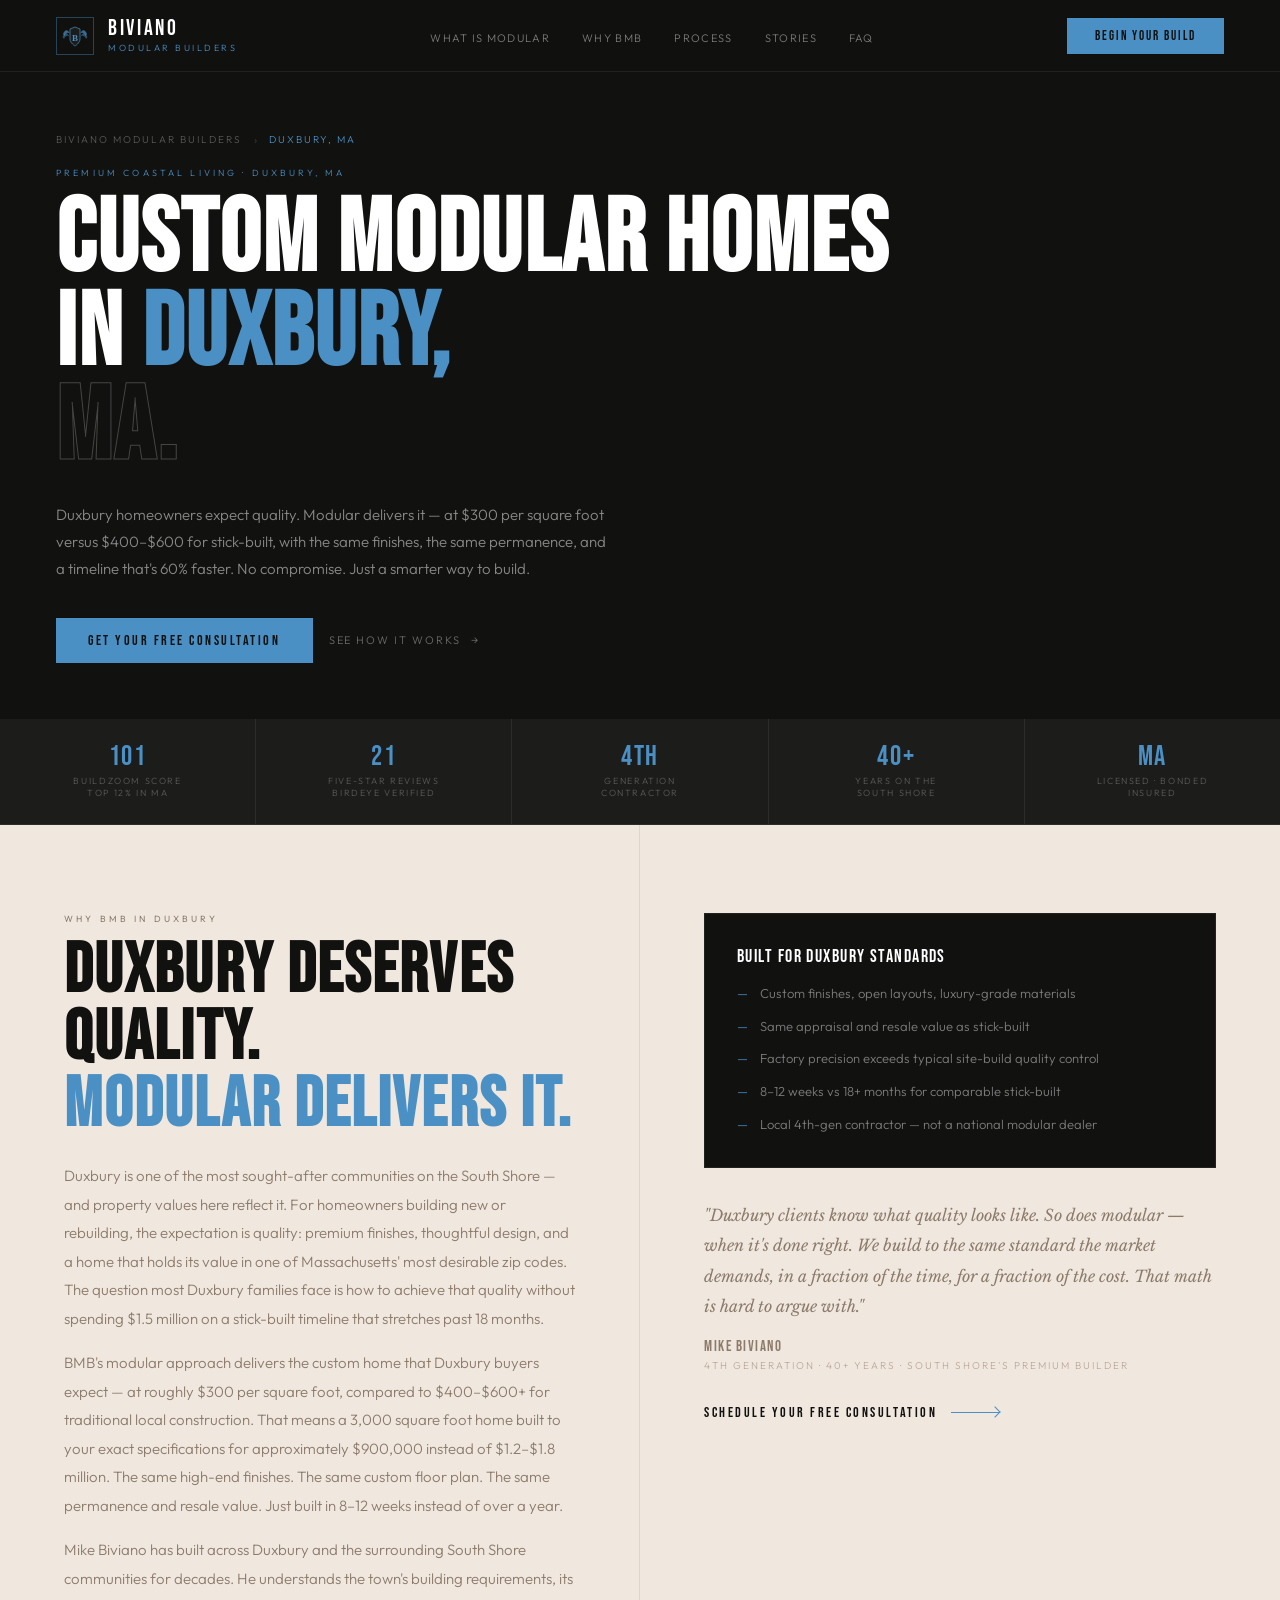
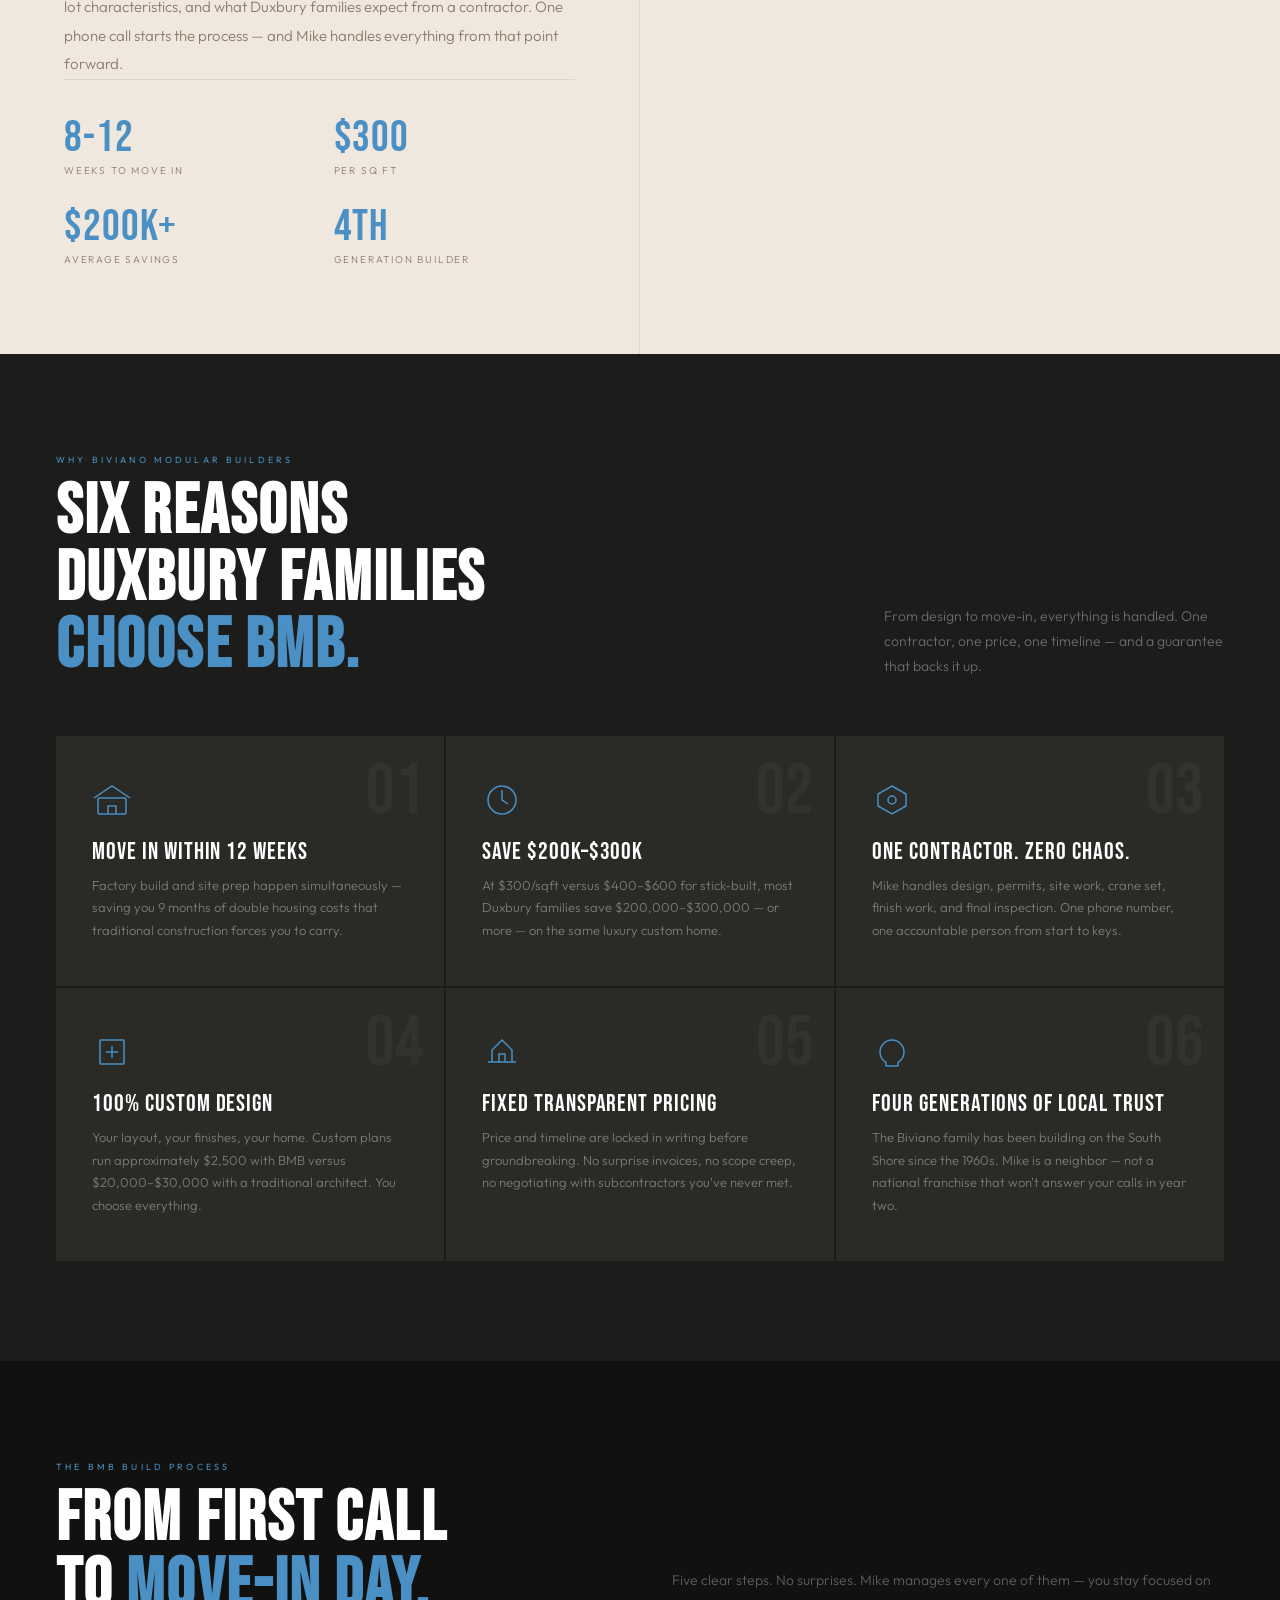
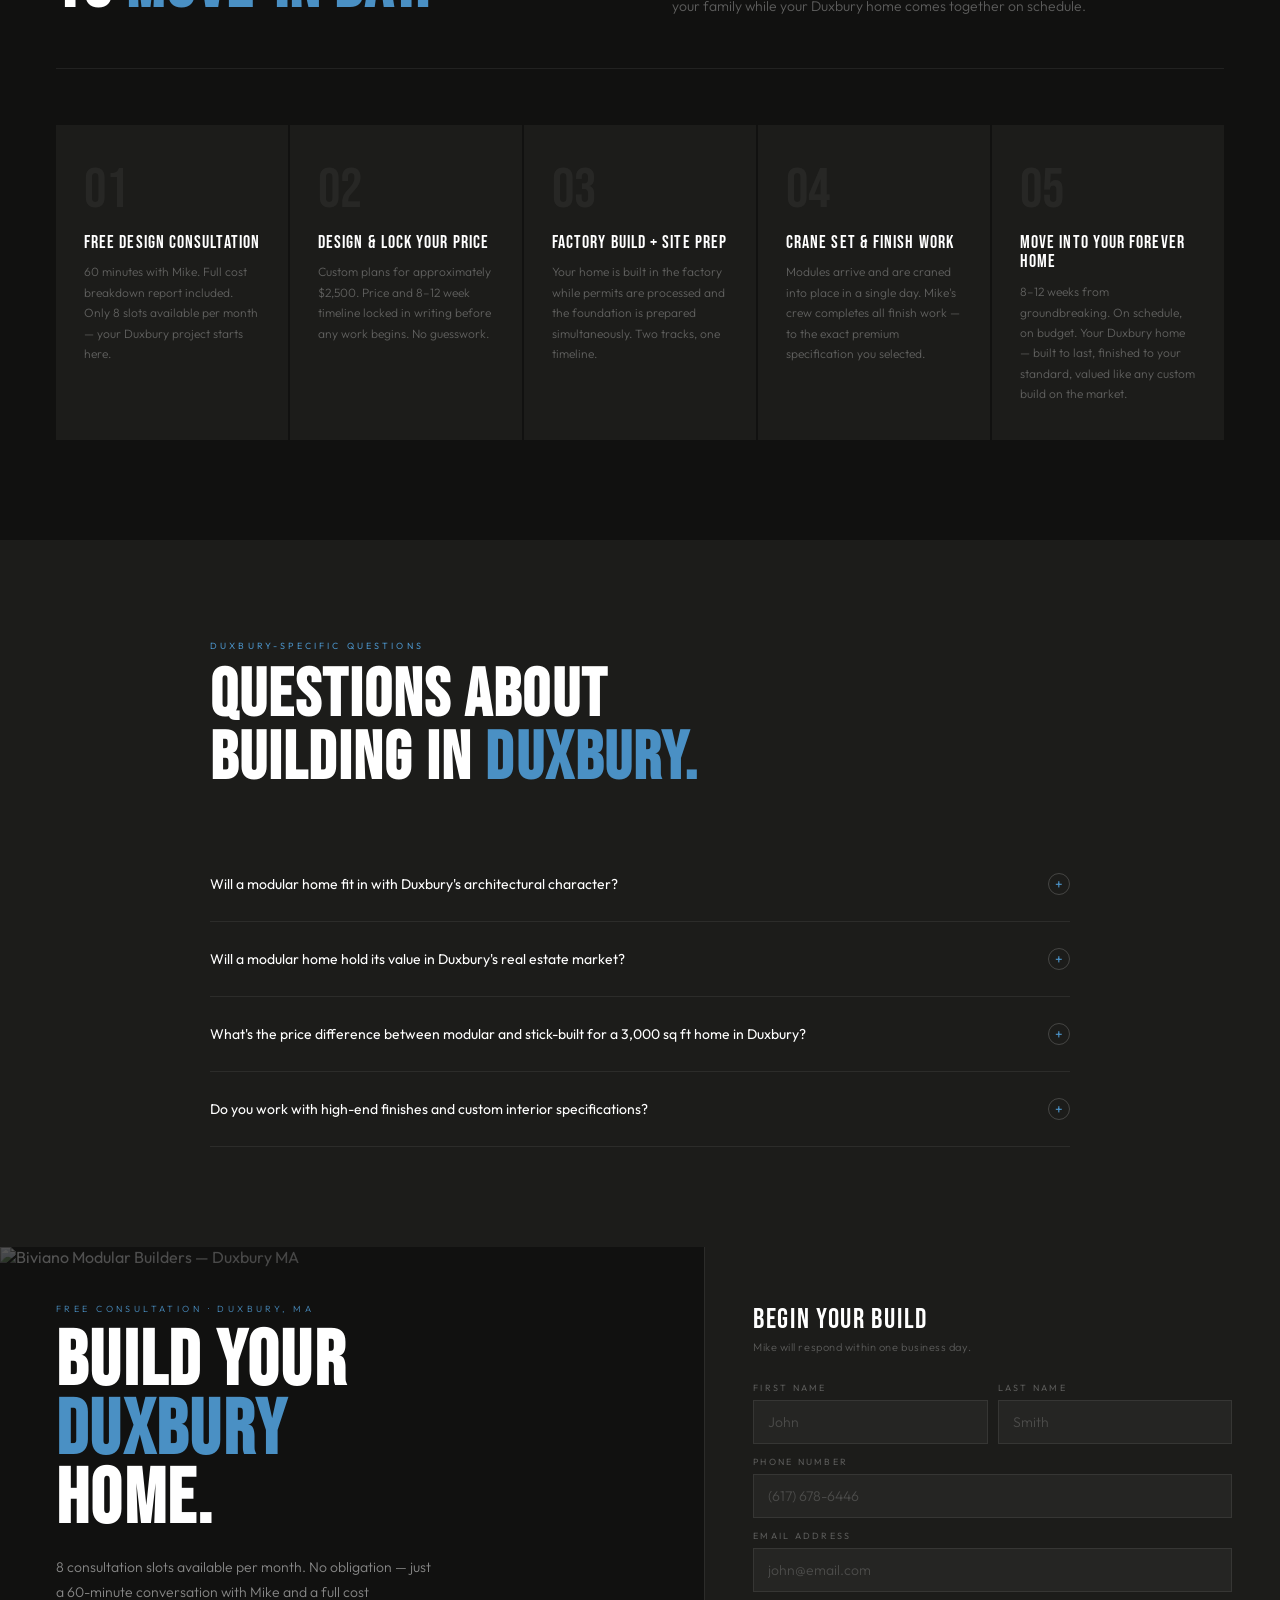
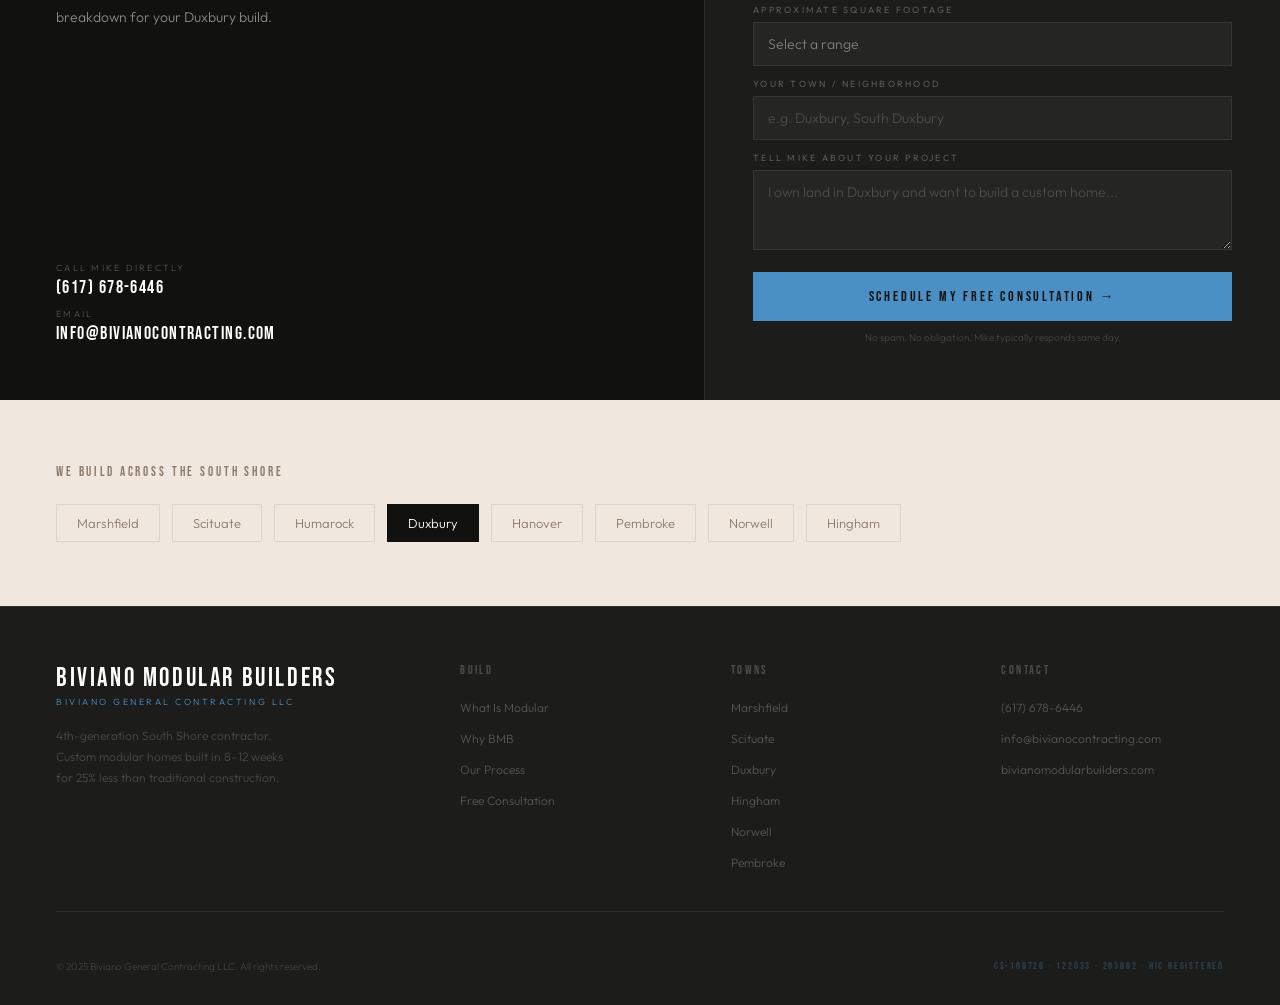
==== commit 507eccc7: "Add 4 core pages, fix phones, wire GHL forms, scrape content - Add why-modular/, process/, pricing/," ====
--- a/duxbury/index.html
+++ b/duxbury/index.html
@@ -22,7 +22,7 @@
     "name": "Biviano Modular Builders",
     "description": "Custom modular home builder serving Duxbury, MA. Premium custom homes at 25% less than stick-built. 4th-generation South Shore contractor, 40+ years experience.",
     "url": "https://www.bivianomodularbuilders.com/duxbury/",
-    "telephone": "(781) 555-0100",
+    "telephone": "(617) 678-6446",
     "email": "info@bivianocontracting.com",
     "address": {
       "@type": "PostalAddress",
@@ -322,7 +322,7 @@
       <p class="cta-body-text">8 consultation slots available per month. No obligation — just a 60-minute conversation with Mike and a full cost breakdown for your Duxbury build.</p>
       <div style="margin-top:auto">
         <div class="cta-contact-label">Call Mike Directly</div>
-        <div class="cta-contact-val"><a href="tel:+17815550100">(781) 555-0100</a></div>
+        <div class="cta-contact-val"><a href="tel:+16176786446">(617) 678-6446</a></div>
         <div style="margin-top:10px">
           <div class="cta-contact-label">Email</div>
           <div class="cta-contact-val"><a href="mailto:info@bivianocontracting.com">info@bivianocontracting.com</a></div>
@@ -346,7 +346,7 @@
       </div>
       <div class="form-group">
         <label class="form-label" for="phone">Phone Number</label>
-        <input class="form-input" type="tel" id="phone" name="phone" placeholder="(781) 555-0100" required>
+        <input class="form-input" type="tel" id="phone" name="phone" placeholder="(617) 678-6446" required>
       </div>
       <div class="form-group">
         <label class="form-label" for="email">Email Address</label>
@@ -426,7 +426,7 @@
       <div>
         <div class="footer-col-title">Contact</div>
         <ul class="footer-links">
-          <li><a href="tel:+17815550100">(781) 555-0100</a></li>
+          <li><a href="tel:+16176786446">(617) 678-6446</a></li>
           <li><a href="mailto:info@bivianocontracting.com">info@bivianocontracting.com</a></li>
           <li><a href="../">bivianomodularbuilders.com</a></li>
         </ul>
@@ -447,7 +447,8 @@
   hbg.addEventListener('click',()=>{const o=mm.classList.toggle('open');hbg.classList.toggle('open',o);hbg.setAttribute('aria-expanded',String(o));document.body.style.overflow=o?'hidden':'';});
   mm.querySelectorAll('a').forEach(l=>l.addEventListener('click',()=>{mm.classList.remove('open');hbg.classList.remove('open');hbg.setAttribute('aria-expanded','false');document.body.style.overflow='';}));
   document.querySelectorAll('.faq-q').forEach(btn=>{btn.addEventListener('click',()=>{const item=btn.closest('.faq-item'),isOpen=item.classList.contains('open');document.querySelectorAll('.faq-item').forEach(i=>{i.classList.remove('open');i.querySelector('.faq-q').setAttribute('aria-expanded','false');});if(!isOpen){item.classList.add('open');btn.setAttribute('aria-expanded','true');}});});
-  const form=document.getElementById('consult-form');if(form){form.addEventListener('submit',e=>{e.preventDefault();form.innerHTML='<div style="text-align:center;padding:40px 0"><div style="font-family:Bebas Neue,sans-serif;font-size:48px;color:#4A90C4">✓</div><div style="font-family:Bebas Neue,sans-serif;font-size:28px;color:#fff;margin:12px 0">Request Received</div><p style="font-family:Outfit,sans-serif;font-size:14px;font-weight:300;color:rgba(255,255,255,0.4)">Mike will be in touch within one business day.</p></div>';});}
+  const form=document.getElementById('consult-form');if(form){form.addEventListener('submit',async e=>{e.preventDefault();const fd=new FormData(form);const payload={firstName:fd.get('first_name'),lastName:fd.get('last_name'),email:fd.get('email'),phone:fd.get('phone'),customField:{'contact.bmb_home_size':fd.get('sqft'),'contact.bmb_town':fd.get('town'),'contact.bmb_project_description':fd.get('message')},source:'BMB Website',tags:['bmb-website','consultation-request']};try{await fetch('https://services.leadconnectorhq.com/hooks/zPo4vLlEjjXCflgDSXlI/webhook-trigger/0eba93d2-0fb2-4770-9af2-4e912dc84502',{method:'POST',headers:{'Content-Type':'application/json'},body:JSON.stringify(payload)});}catch(err){console.error(err);}form.innerHTML='<div style="text-align:center;padding:40px 0"><div style="font-family:Bebas Neue,sans-serif;font-size:48px;color:#4A90C4">✓</div><div style="font-family:Bebas Neue,sans-serif;font-size:28px;color:#fff;margin:12px 0">Request Received</div><p style="font-family:Outfit,sans-serif;font-size:14px;font-weight:300;color:rgba(255,255,255,0.4)">Mike will be in touch within one business day.</p></div>';});}
+
 </script>
 </body>
 </html>
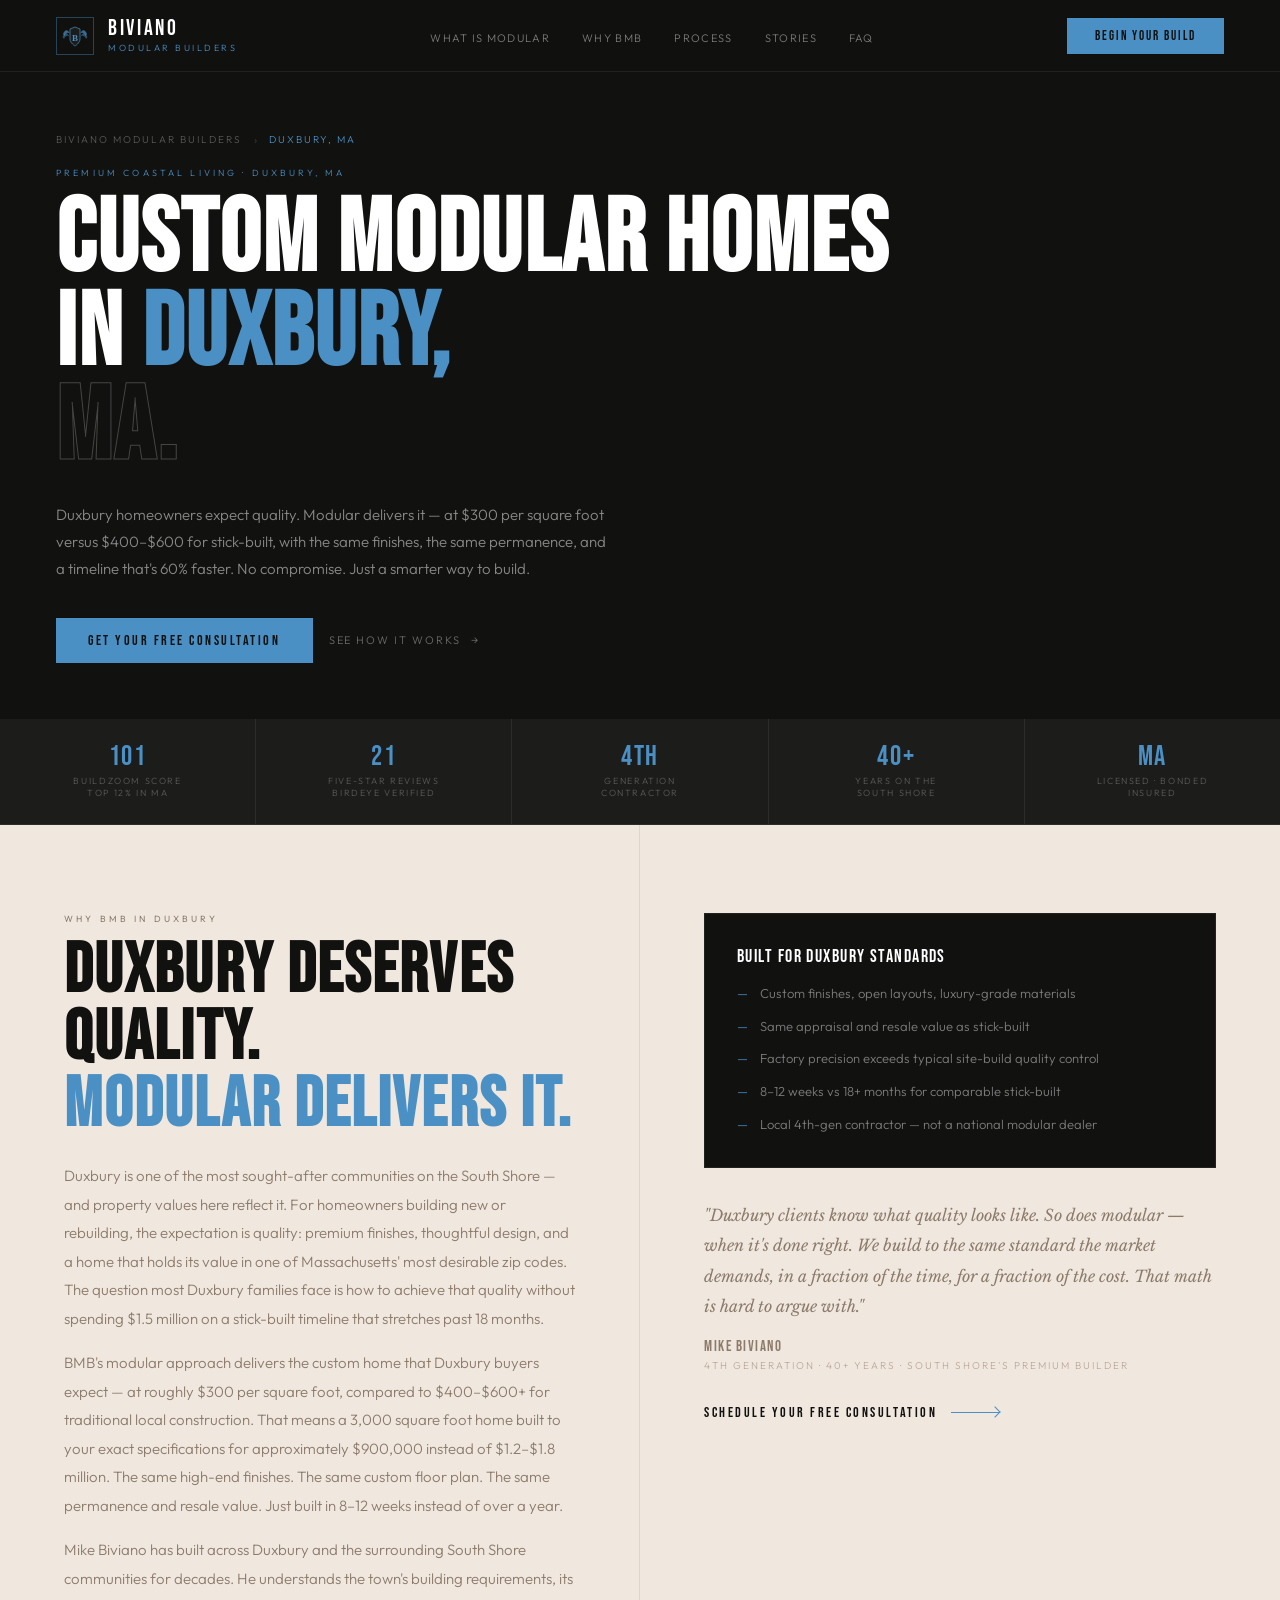
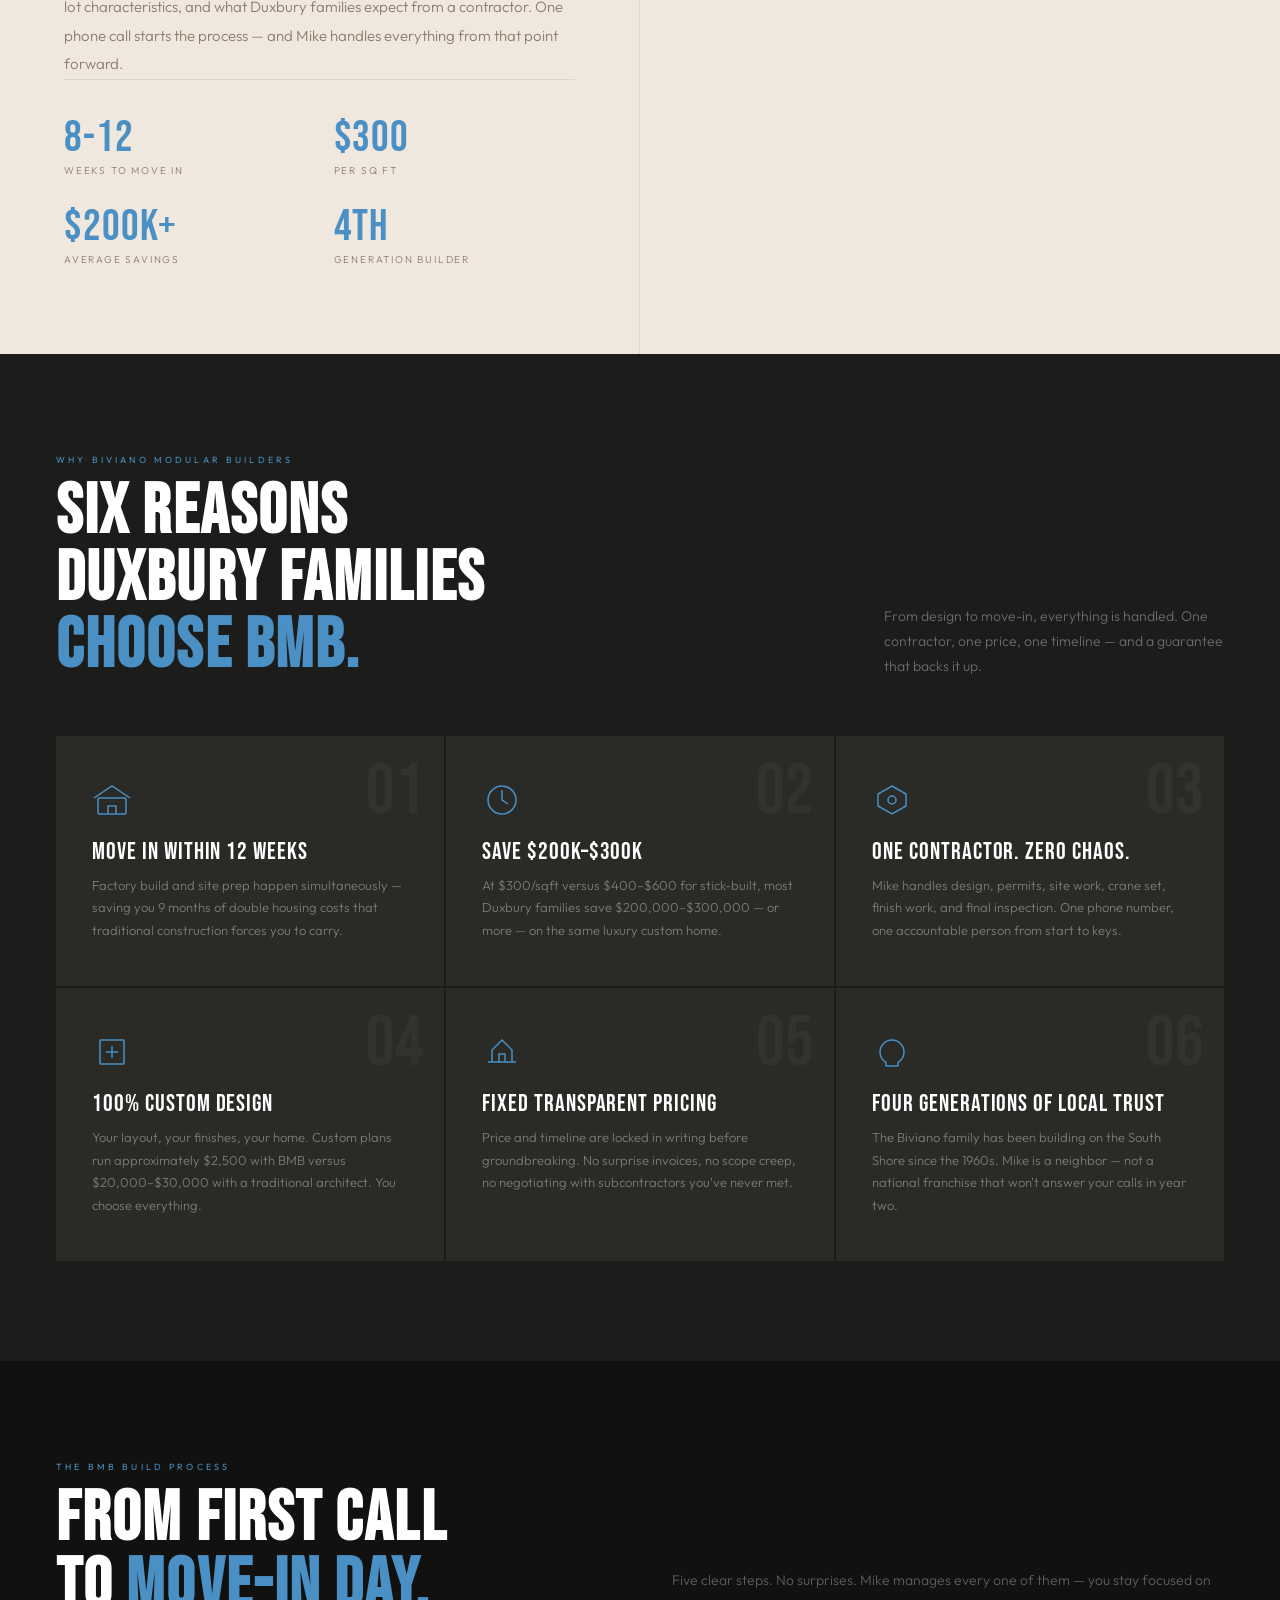
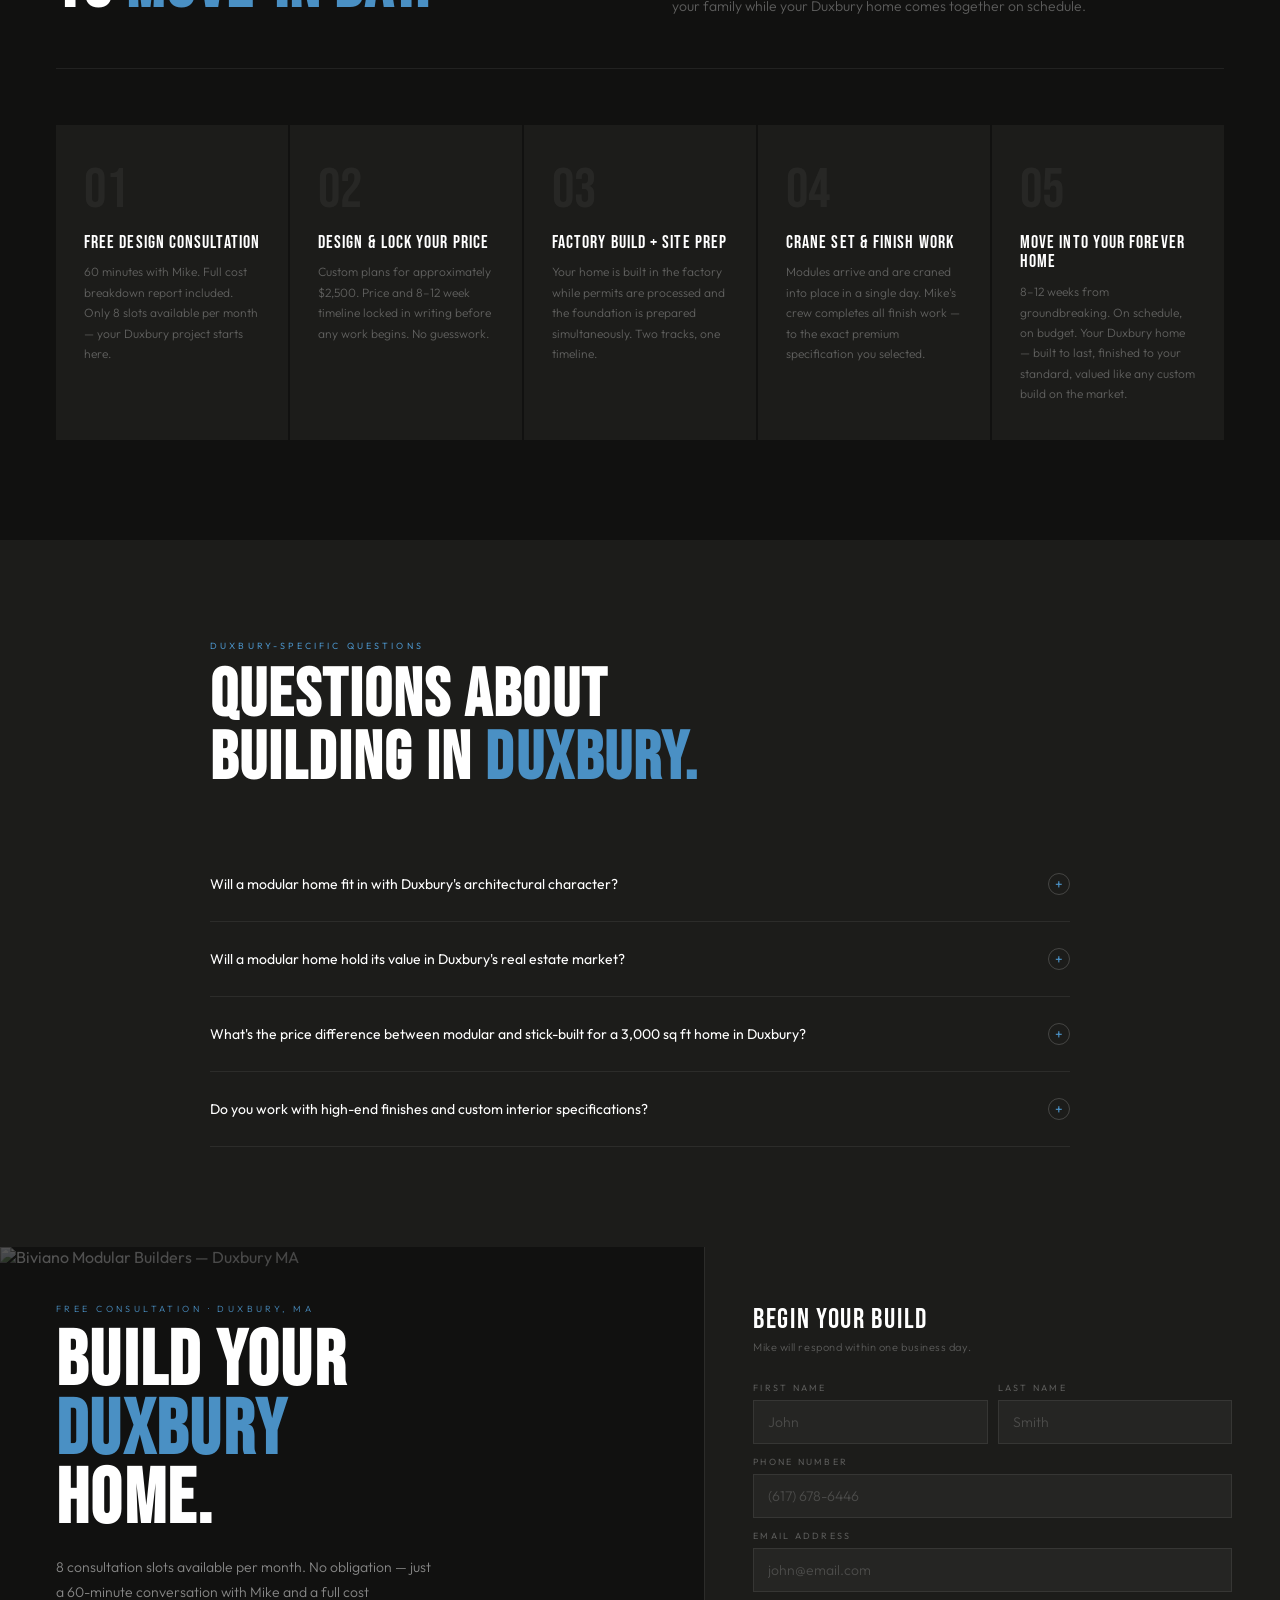
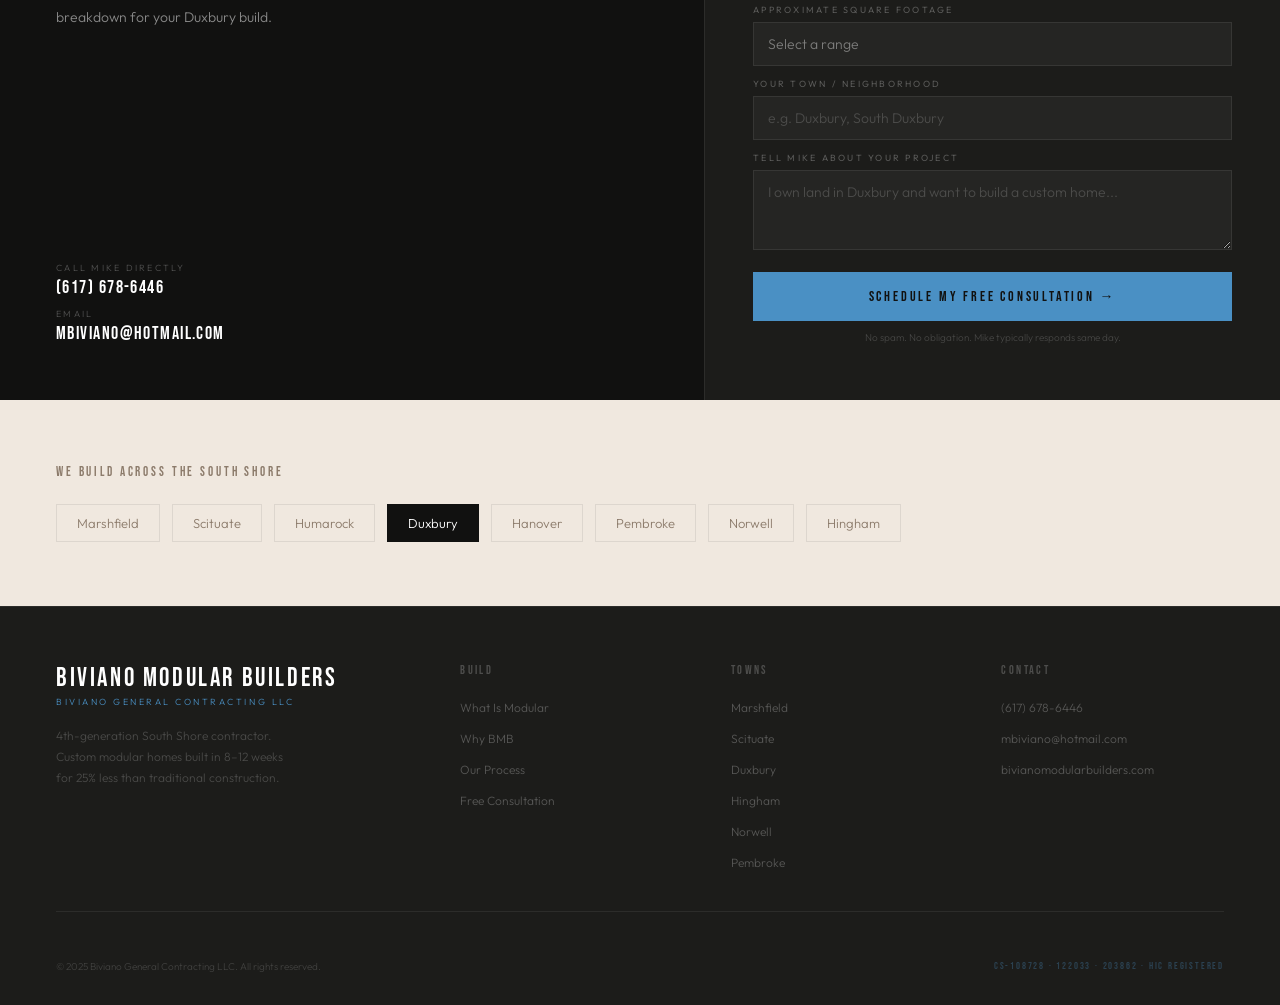
==== commit add0291c: "Fix Mike's contact email across all pages Replace info@bivianocontracting.com with mbiviano@hotmail." ====
--- a/duxbury/index.html
+++ b/duxbury/index.html
@@ -23,7 +23,7 @@
     "description": "Custom modular home builder serving Duxbury, MA. Premium custom homes at 25% less than stick-built. 4th-generation South Shore contractor, 40+ years experience.",
     "url": "https://www.bivianomodularbuilders.com/duxbury/",
     "telephone": "(617) 678-6446",
-    "email": "info@bivianocontracting.com",
+    "email": "mbiviano@hotmail.com",
     "address": {
       "@type": "PostalAddress",
       "addressLocality": "Marshfield",
@@ -325,7 +325,7 @@
         <div class="cta-contact-val"><a href="tel:+16176786446">(617) 678-6446</a></div>
         <div style="margin-top:10px">
           <div class="cta-contact-label">Email</div>
-          <div class="cta-contact-val"><a href="mailto:info@bivianocontracting.com">info@bivianocontracting.com</a></div>
+          <div class="cta-contact-val"><a href="mailto:mbiviano@hotmail.com">mbiviano@hotmail.com</a></div>
         </div>
       </div>
     </div>
@@ -427,7 +427,7 @@
         <div class="footer-col-title">Contact</div>
         <ul class="footer-links">
           <li><a href="tel:+16176786446">(617) 678-6446</a></li>
-          <li><a href="mailto:info@bivianocontracting.com">info@bivianocontracting.com</a></li>
+          <li><a href="mailto:mbiviano@hotmail.com">mbiviano@hotmail.com</a></li>
           <li><a href="../">bivianomodularbuilders.com</a></li>
         </ul>
       </div>
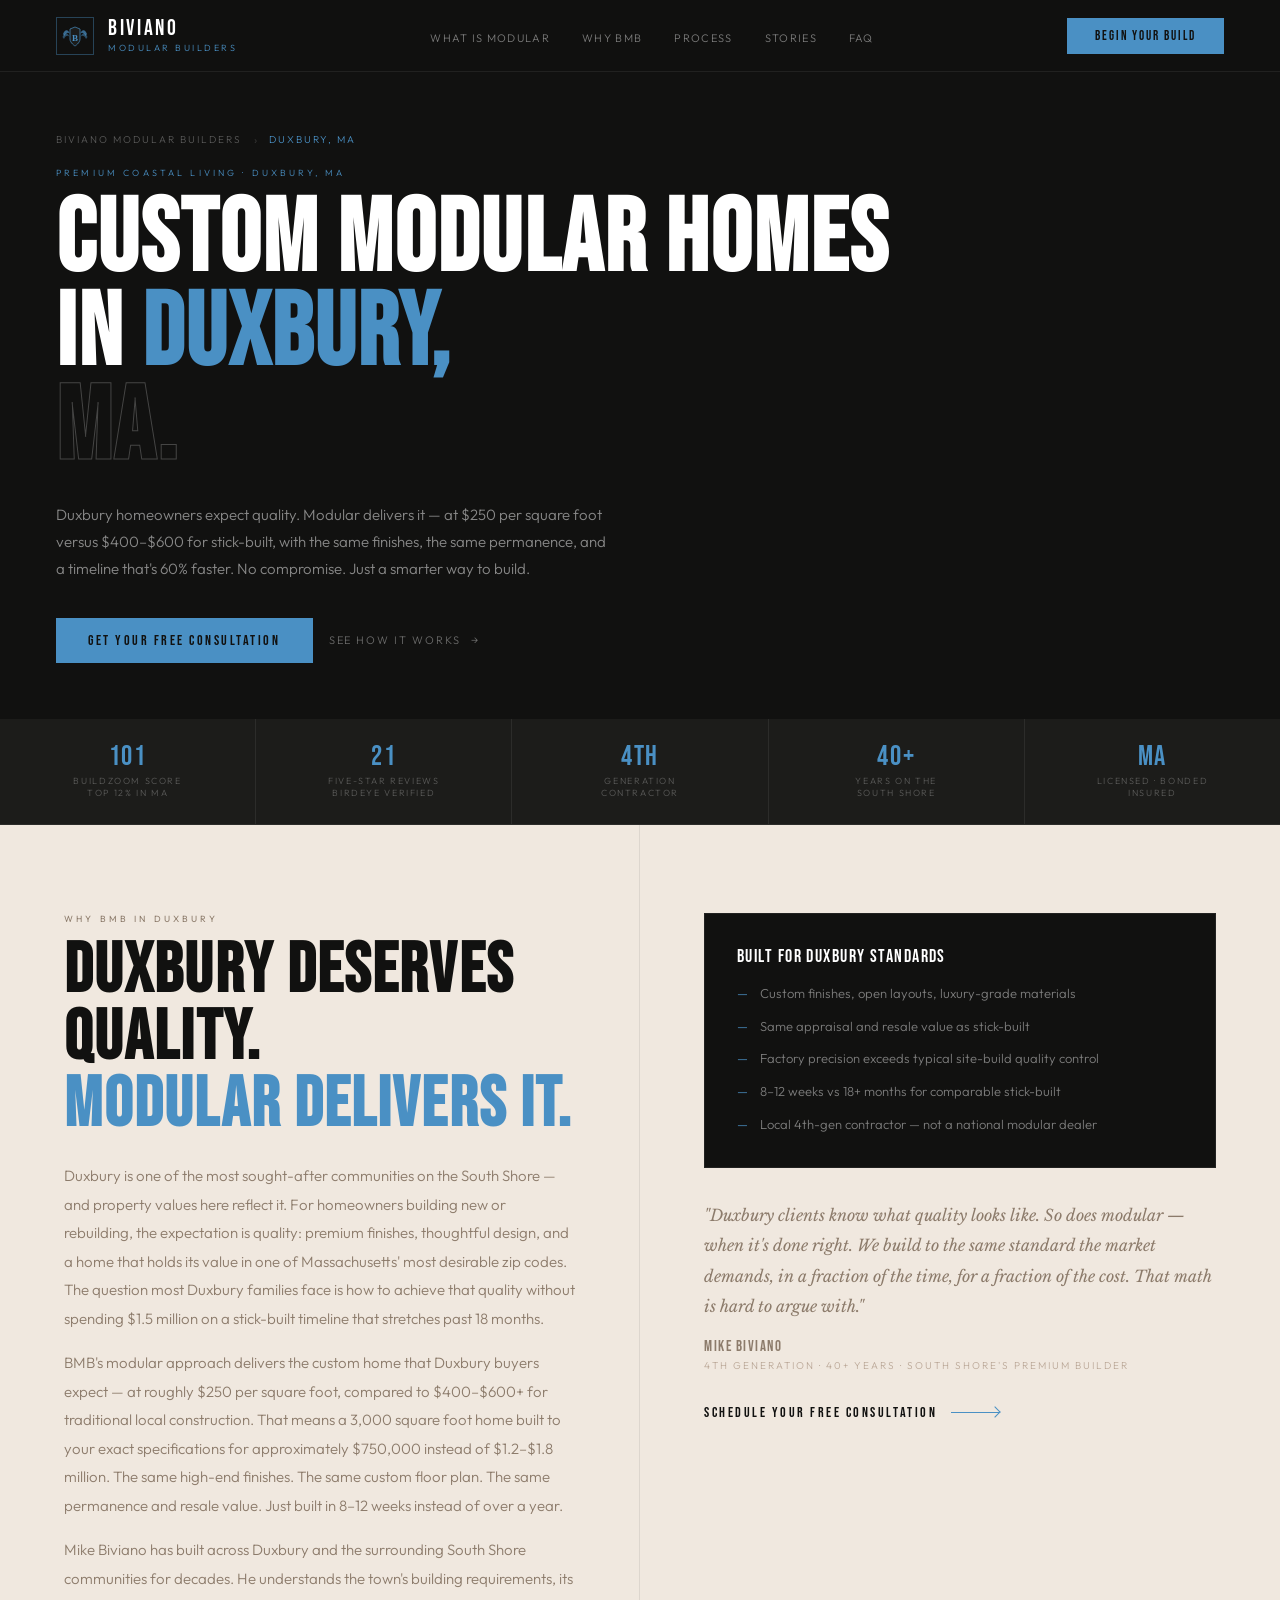
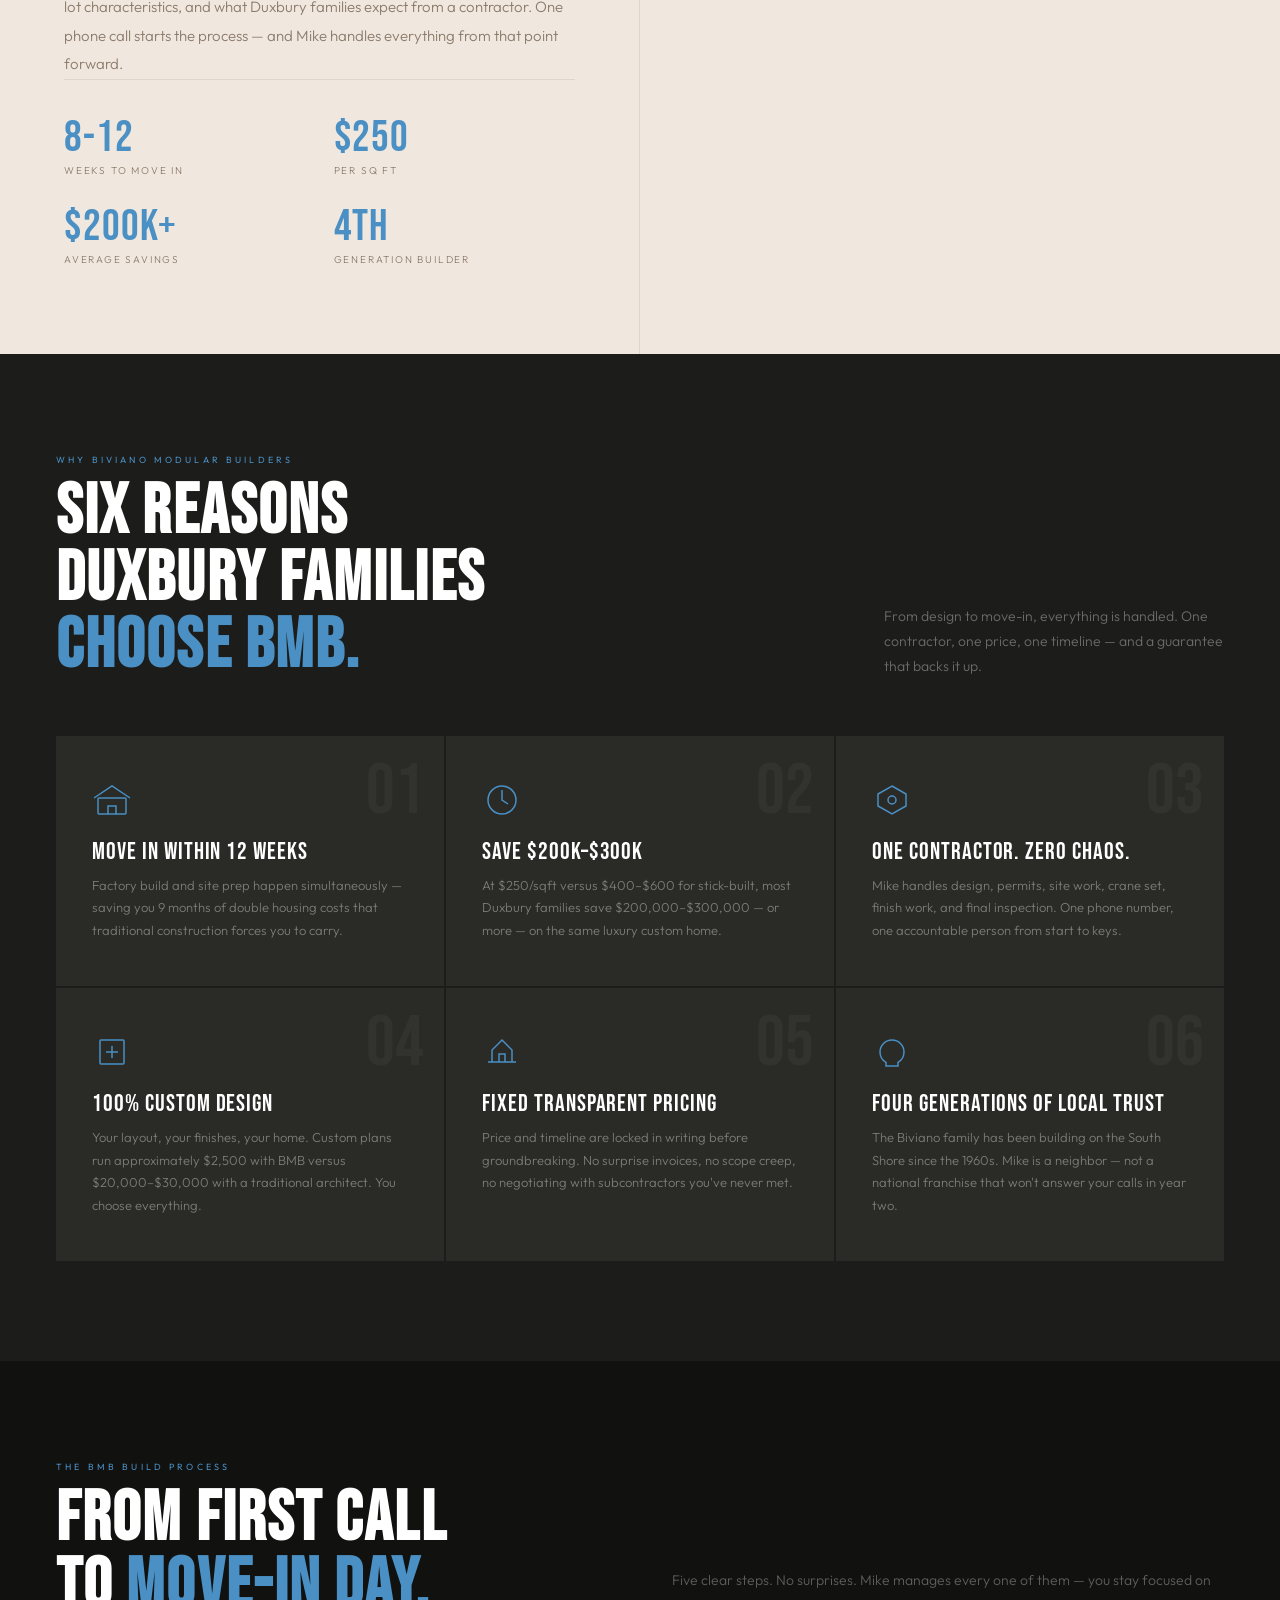
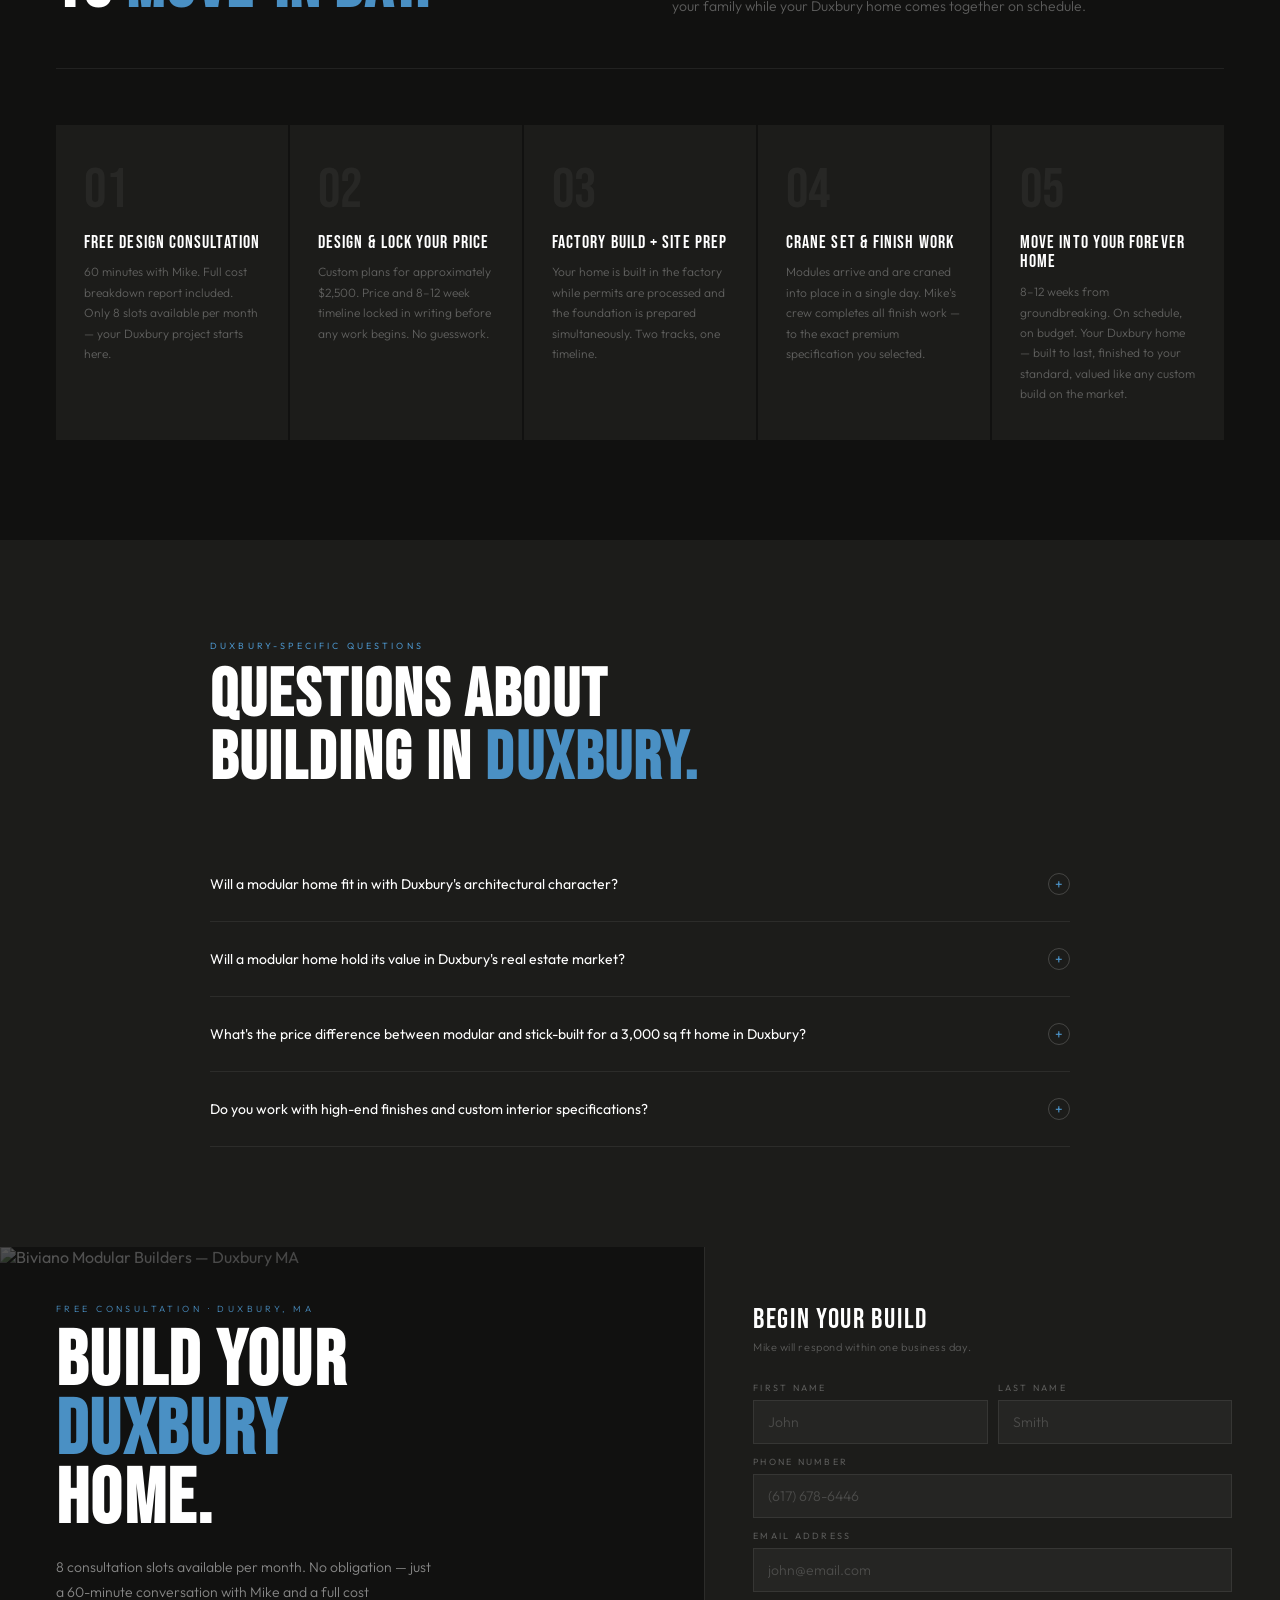
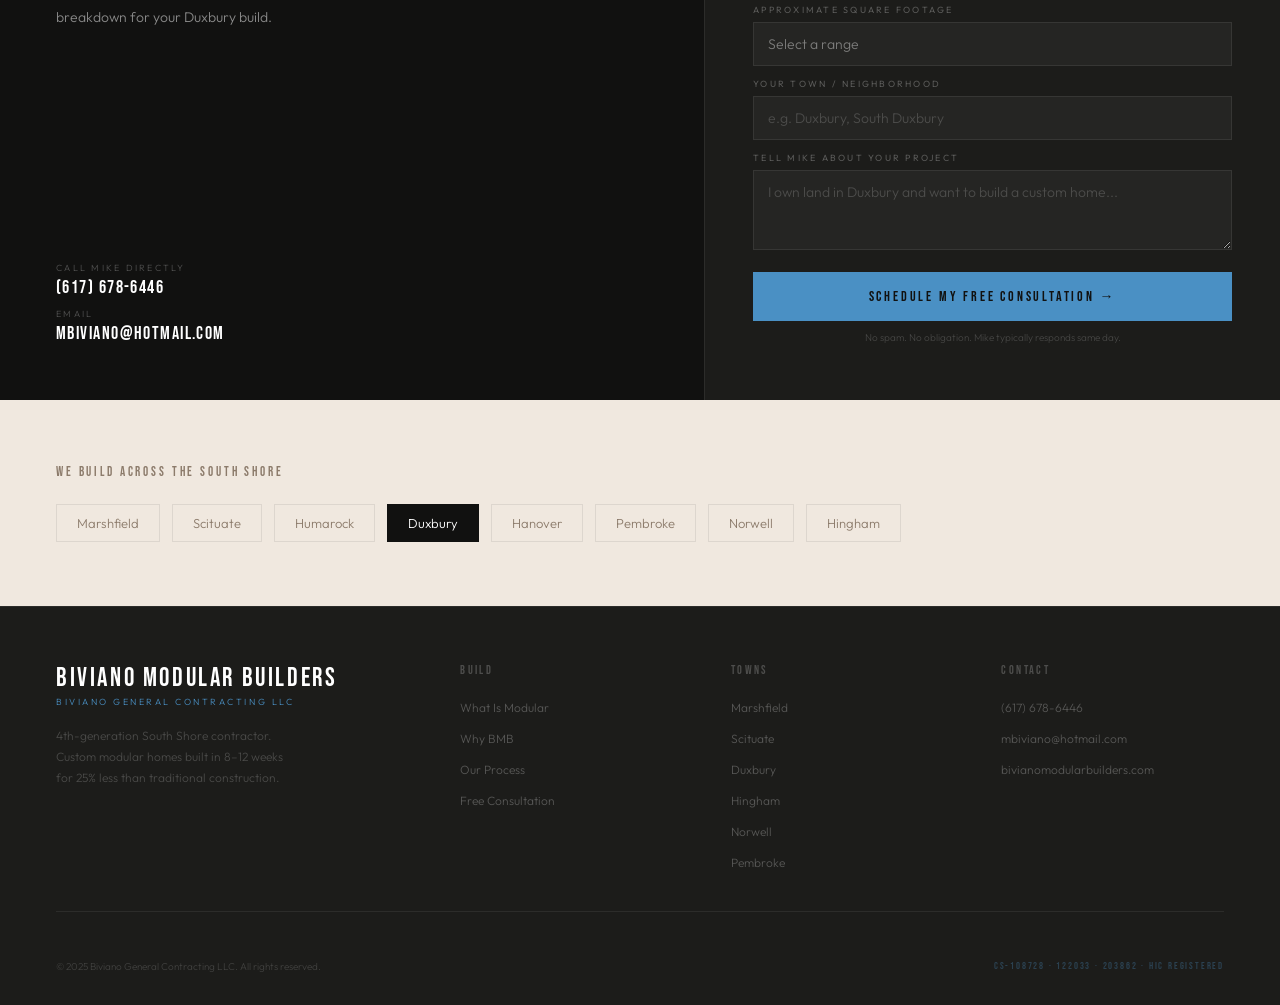
==== commit b6fdff16: "Site fixes: $250 anchor, mobile menu, estimator CTA, timeline, town step - Anchor per-sqft cost at $" ====
--- a/duxbury/index.html
+++ b/duxbury/index.html
@@ -1,6 +1,15 @@
 <!DOCTYPE html>
 <html lang="en">
 <head>
+  <!-- Google tag (gtag.js) -->
+  <script async src="https://www.googletagmanager.com/gtag/js?id=G-GW5Z0VVDEC"></script>
+  <script>
+    window.dataLayer = window.dataLayer || [];
+    function gtag(){dataLayer.push(arguments);}
+    gtag('js', new Date());
+    gtag('config', 'G-GW5Z0VVDEC');
+  </script>
+
   <meta charset="UTF-8">
   <meta name="viewport" content="width=device-width, initial-scale=1.0">
   <title>Modular Home Builder in Duxbury, MA | Biviano Modular Builders</title>
@@ -10,7 +19,7 @@
   <meta property="og:description" content="Custom modular homes in Duxbury, MA in 8–12 weeks for 25% less than stick-built. Same premium quality and resale value. Free consultation with Mike Biviano.">
   <meta property="og:url" content="https://www.bivianomodularbuilders.com/duxbury/">
   <meta property="og:type" content="website">
-  <meta property="og:image" content="https://images.unsplash.com/photo-1600047508788-786f3865b4e3?w=1200&q=80&auto=format&fit=crop">
+  <meta property="og:image" content="https://images.unsplash.com/photo-1773415988379-36e8be2e5c3e?w=1200&q=80&auto=format&fit=crop">
   <link rel="preconnect" href="https://fonts.googleapis.com">
   <link rel="preconnect" href="https://fonts.gstatic.com" crossorigin>
   <link href="https://fonts.googleapis.com/css2?family=Bebas+Neue&family=Libre+Baskerville:ital,wght@0,400;0,700;1,400&family=Outfit:wght@200;300;400;500&display=swap" rel="stylesheet">
@@ -72,7 +81,7 @@
         "name": "What's the price difference between modular and stick-built for a 3,000 sq ft home in Duxbury?",
         "acceptedAnswer": {
           "@type": "Answer",
-          "text": "At $300/sqft for modular versus $400–$600+ for traditional construction locally, a 3,000 sq ft home costs approximately $900K with BMB versus $1.2M–$1.8M with a traditional builder. Most Duxbury families save $300,000–$900,000."
+          "text": "At $250/sqft for modular versus $400–$600+ for traditional construction locally, a 3,000 sq ft home costs approximately $750K with BMB versus $1.2M–$1.8M with a traditional builder. Most Duxbury families save $450,000–$1,050,000."
         }
       },
       {
@@ -130,7 +139,7 @@
 <!-- HERO -->
 <section class="town-hero">
   <div class="hero-bg">
-    <img src="https://images.unsplash.com/photo-1600047508788-786f3865b4e3?w=1600&q=80&auto=format&fit=crop" alt="Custom modular home in Duxbury MA" loading="eager">
+    <img src="https://images.unsplash.com/photo-1773415988379-36e8be2e5c3e?w=1600&q=80&auto=format&fit=crop" alt="Custom modular home in Duxbury MA" loading="eager">
   </div>
   <div class="hero-content">
     <div class="hero-breadcrumb">
@@ -140,7 +149,7 @@
     </div>
     <span class="hero-eyebrow">Premium Coastal Living · Duxbury, MA</span>
     <h1 class="town-h1">Custom Modular Homes<br>in <span class="em">Duxbury,</span><br><span class="outline">MA.</span></h1>
-    <p class="hero-sub">Duxbury homeowners expect quality. Modular delivers it — at $300 per square foot versus $400–$600 for stick-built, with the same finishes, the same permanence, and a timeline that's 60% faster. No compromise. Just a smarter way to build.</p>
+    <p class="hero-sub">Duxbury homeowners expect quality. Modular delivers it — at $250 per square foot versus $400–$600 for stick-built, with the same finishes, the same permanence, and a timeline that's 60% faster. No compromise. Just a smarter way to build.</p>
     <div class="hero-ctas">
       <a href="#consult" class="btn-primary">Get Your Free Consultation</a>
       <a href="#process" class="btn-ghost">See How It Works</a>
@@ -164,12 +173,12 @@
     <h2 class="section-heading section-heading-dark reveal">Duxbury Deserves<br>Quality.<br><span class="em">Modular Delivers It.</span></h2>
     <div class="intro-body reveal reveal-d1">
       <p>Duxbury is one of the most sought-after communities on the South Shore — and property values here reflect it. For homeowners building new or rebuilding, the expectation is quality: premium finishes, thoughtful design, and a home that holds its value in one of Massachusetts' most desirable zip codes. The question most Duxbury families face is how to achieve that quality without spending $1.5 million on a stick-built timeline that stretches past 18 months.</p>
-      <p>BMB's modular approach delivers the custom home that Duxbury buyers expect — at roughly $300 per square foot, compared to $400–$600+ for traditional local construction. That means a 3,000 square foot home built to your exact specifications for approximately $900,000 instead of $1.2–$1.8 million. The same high-end finishes. The same custom floor plan. The same permanence and resale value. Just built in 8–12 weeks instead of over a year.</p>
+      <p>BMB's modular approach delivers the custom home that Duxbury buyers expect — at roughly $250 per square foot, compared to $400–$600+ for traditional local construction. That means a 3,000 square foot home built to your exact specifications for approximately $750,000 instead of $1.2–$1.8 million. The same high-end finishes. The same custom floor plan. The same permanence and resale value. Just built in 8–12 weeks instead of over a year.</p>
       <p>Mike Biviano has built across Duxbury and the surrounding South Shore communities for decades. He understands the town's building requirements, its lot characteristics, and what Duxbury families expect from a contractor. One phone call starts the process — and Mike handles everything from that point forward.</p>
     </div>
     <div class="intro-stats reveal reveal-d2">
       <div><div class="istat-num">8-12</div><div class="istat-label">Weeks to Move In</div></div>
-      <div><div class="istat-num">$300</div><div class="istat-label">Per Sq Ft</div></div>
+      <div><div class="istat-num">$250</div><div class="istat-label">Per Sq Ft</div></div>
       <div><div class="istat-num">$200K+</div><div class="istat-label">Average Savings</div></div>
       <div><div class="istat-num">4th</div><div class="istat-label">Generation Builder</div></div>
     </div>
@@ -219,7 +228,7 @@
       <span class="tile-num">02</span>
       <svg class="tile-icon" viewBox="0 0 40 40" fill="none" stroke="currentColor" stroke-width="1.5"><circle cx="20" cy="20" r="14"/><path d="M20 10v10l6 4"/></svg>
       <div class="tile-title">Save $200K–$300K</div>
-      <p class="tile-desc">At $300/sqft versus $400–$600 for stick-built, most Duxbury families save $200,000–$300,000 — or more — on the same luxury custom home.</p>
+      <p class="tile-desc">At $250/sqft versus $400–$600 for stick-built, most Duxbury families save $200,000–$300,000 — or more — on the same luxury custom home.</p>
     </div>
     <div class="tile reveal reveal-d2">
       <span class="tile-num">03</span>
@@ -303,7 +312,7 @@
     </div>
     <div class="faq-item">
       <button class="faq-q" aria-expanded="false">What's the price difference between modular and stick-built for a 3,000 sq ft home in Duxbury?<span class="faq-icon">+</span></button>
-      <div class="faq-a"><div class="faq-a-inner">At $300/sqft for modular versus $400–$600+ for traditional construction locally, a 3,000 sq ft home costs approximately $900K with BMB versus $1.2M–$1.8M with a traditional builder. Most Duxbury families save $300,000–$900,000.</div></div>
+      <div class="faq-a"><div class="faq-a-inner">At $250/sqft for modular versus $400–$600+ for traditional construction locally, a 3,000 sq ft home costs approximately $750K with BMB versus $1.2M–$1.8M with a traditional builder. Most Duxbury families save $450,000–$1,050,000.</div></div>
     </div>
     <div class="faq-item">
       <button class="faq-q" aria-expanded="false">Do you work with high-end finishes and custom interior specifications?<span class="faq-icon">+</span></button>
@@ -315,7 +324,7 @@
 <!-- CTA FORM -->
 <section class="cta-section" id="consult">
   <div class="cta-img-side">
-    <img src="https://images.unsplash.com/photo-1570129477492-45c003edd2be?w=1200&q=80&auto=format&fit=crop" alt="Biviano Modular Builders — Duxbury MA">
+    <img src="https://images.unsplash.com/photo-1654790310963-4c4b170b9abe?w=1200&q=80&auto=format&fit=crop" alt="Biviano Modular Builders — Duxbury MA">
     <div class="cta-img-overlay">
       <span class="cta-tag">Free Consultation · Duxbury, MA</span>
       <h2 class="cta-title">Build Your<br><span class="em">Duxbury</span><br>Home.</h2>
--- a/towns.css
+++ b/towns.css
@@ -57,7 +57,7 @@
 .nav-hamburger.open span:nth-child(1) { transform: translateY(6px) rotate(45deg); }
 .nav-hamburger.open span:nth-child(2) { opacity: 0; }
 .nav-hamburger.open span:nth-child(3) { transform: translateY(-6px) rotate(-45deg); }
-.mobile-menu { position: fixed; top: 72px; left: 0; right: 0; bottom: 0; background: var(--coal-mid); z-index: 99; display: flex; flex-direction: column; padding: 40px 28px; transform: translateX(100%); transition: transform 0.35s cubic-bezier(0.4,0,0.2,1); overflow-y: auto; }
+.mobile-menu { position: fixed; top: 72px; left: 0; right: 0; height: calc(100dvh - 72px); max-height: calc(100dvh - 72px); background: var(--coal-mid); z-index: 99; display: flex; flex-direction: column; padding: 32px 28px calc(40px + env(safe-area-inset-bottom)); transform: translateX(100%); transition: transform 0.35s cubic-bezier(0.4,0,0.2,1); overflow-y: auto; -webkit-overflow-scrolling: touch; overscroll-behavior: contain; }
 .mobile-menu.open { transform: translateX(0); }
 .mobile-menu a { font-family: 'Bebas Neue', sans-serif; font-size: 32px; letter-spacing: 0.06em; color: rgba(255,255,255,0.45); text-decoration: none; border-bottom: 1px solid var(--rule-dark); padding: 16px 0; transition: color 0.2s; }
 .mobile-menu a:hover { color: var(--white); }
